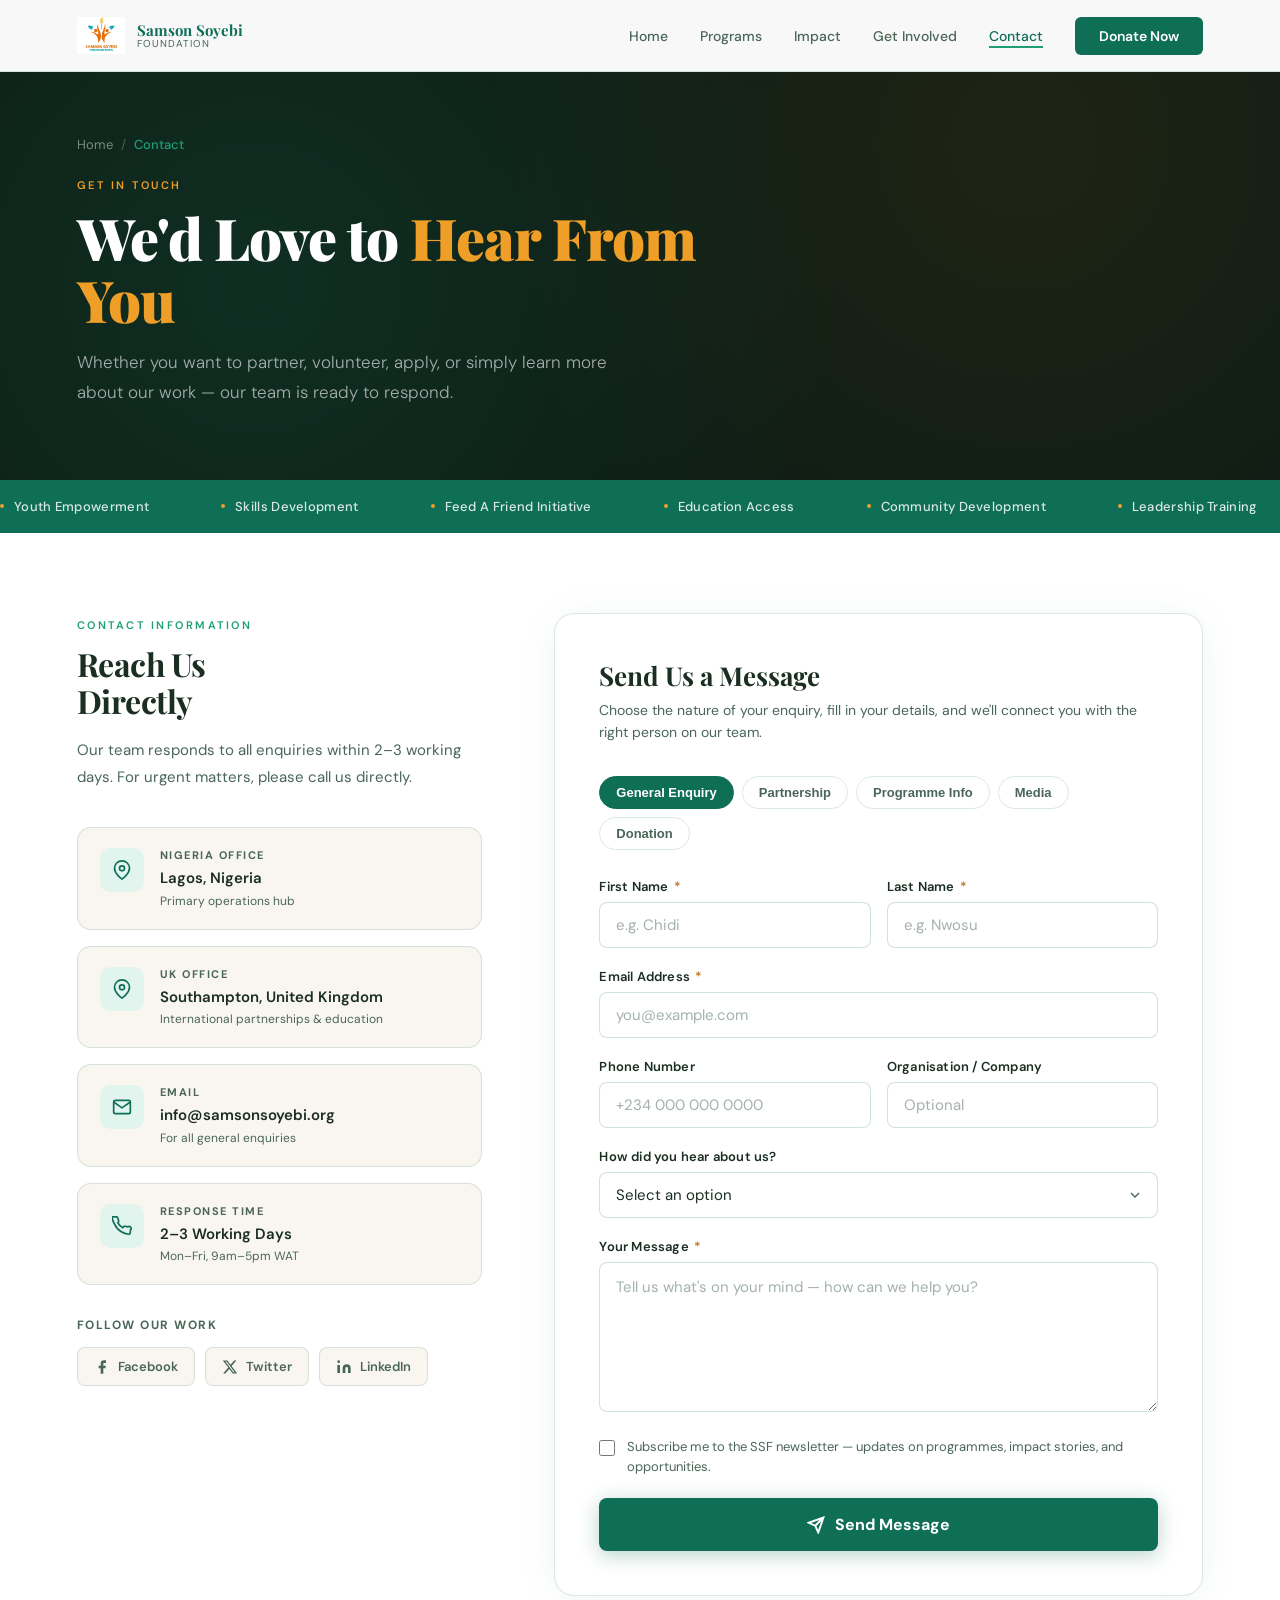
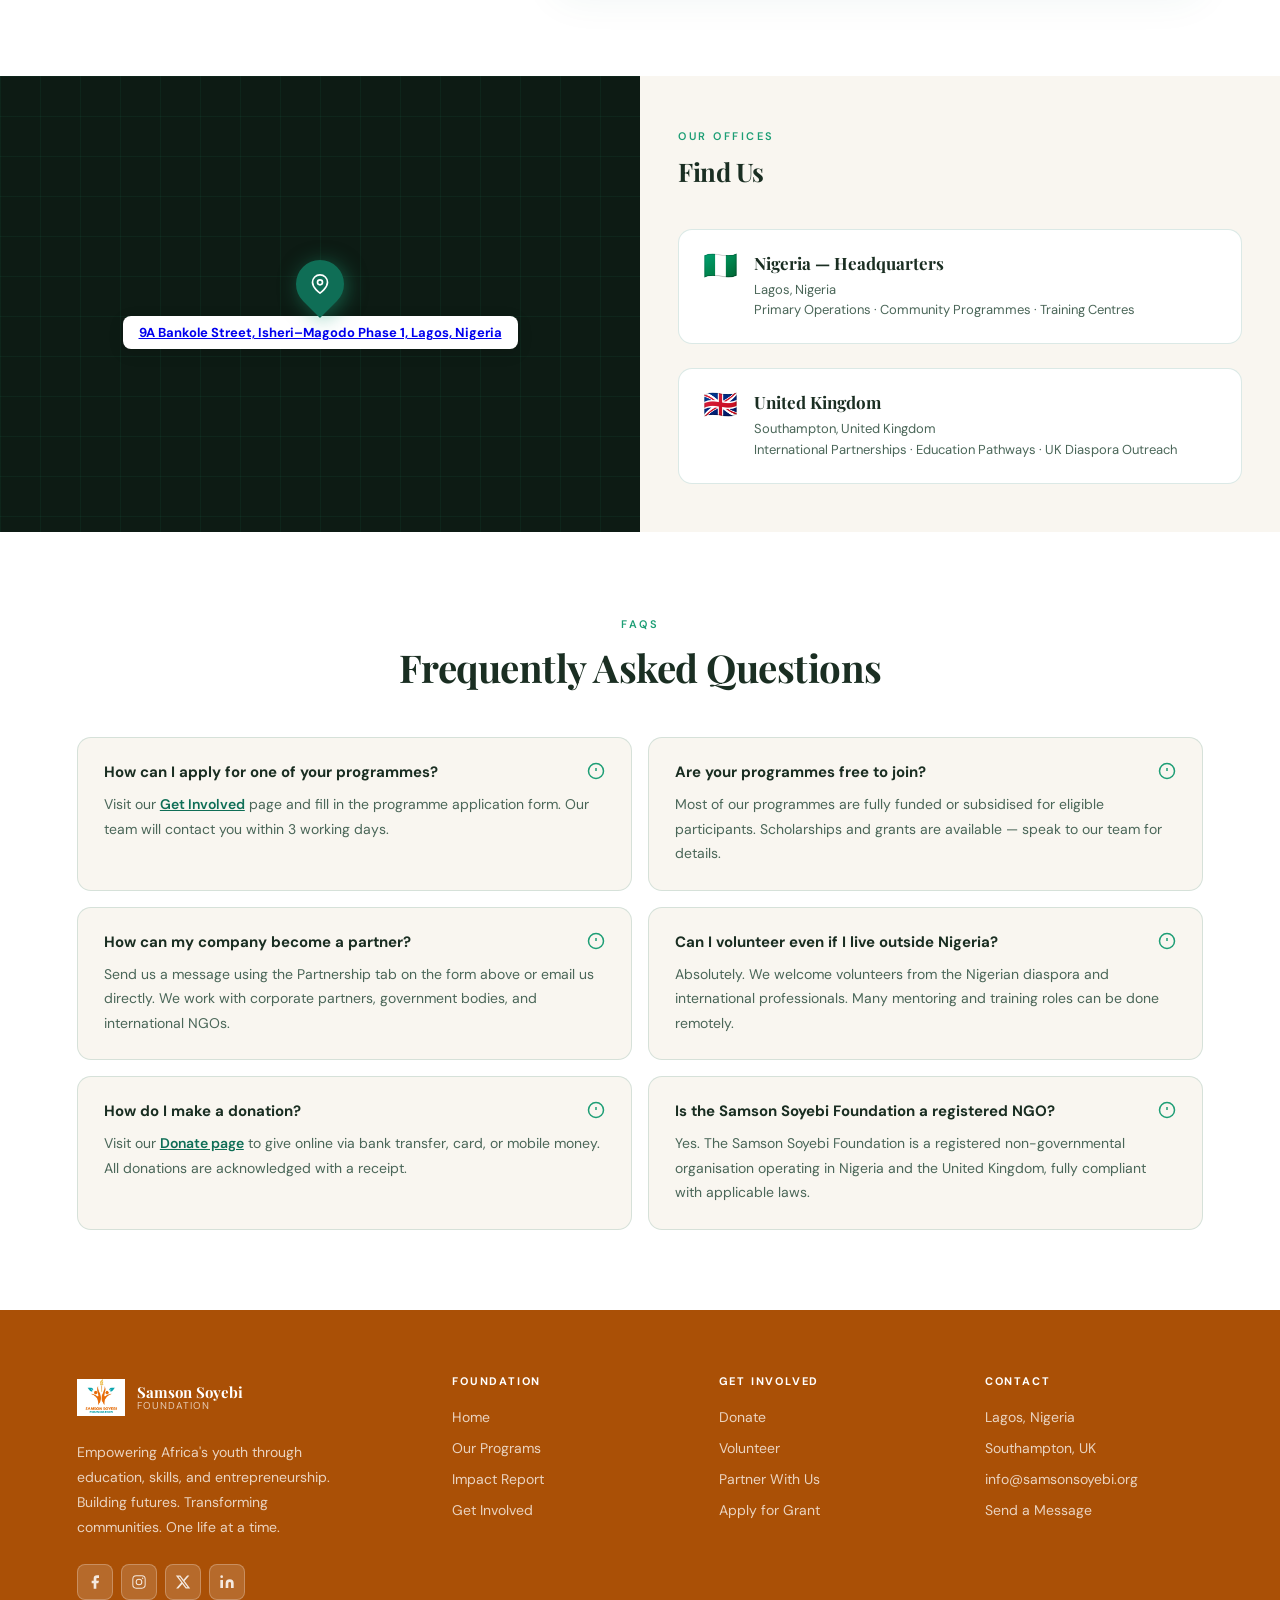
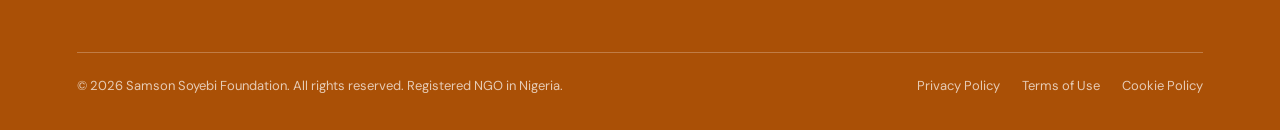
==== contact.html @ 0a231a47 "Initial SSF website upload" ====
<!DOCTYPE html>
<html lang="en">
<head>
<meta charset="UTF-8">
<meta name="viewport" content="width=device-width, initial-scale=1.0">
<title>Contact Us — Samson Soyebi Foundation</title>
<link href="https://fonts.googleapis.com/css2?family=Playfair+Display:wght@400;600;700;900&family=DM+Sans:wght@300;400;500;600&display=swap" rel="stylesheet">
<link rel="stylesheet" href="shared.css">
<style>
  /* ── CONTACT LAYOUT ── */
  .contact-section { background: white; }
  .contact-inner {
    display: grid;
    grid-template-columns: 1fr 1.6fr;
    gap: 72px;
    align-items: start;
  }

  /* ── LEFT PANEL ── */
  .contact-left { position: sticky; top: 100px; }
  .contact-info-cards {
    display: flex; flex-direction: column; gap: 16px;
    margin-top: 36px;
  }
  .info-card {
    display: flex; align-items: flex-start; gap: 16px;
    background: var(--ssf-cream);
    border-radius: 14px;
    padding: 20px 22px;
    border: 1px solid var(--ssf-border);
    transition: border-color .2s, transform .2s;
  }
  .info-card:hover {
    border-color: var(--ssf-green-light);
    transform: translateX(4px);
  }
  .info-card-icon {
    width: 44px; height: 44px;
    border-radius: 10px;
    background: var(--ssf-green-pale);
    display: flex; align-items: center; justify-content: center;
    color: var(--ssf-green);
    flex-shrink: 0;
  }
  .info-card-icon svg { width: 20px; height: 20px; }
  .info-card-label {
    font-size: 11px; font-weight: 700;
    letter-spacing: 1.5px; text-transform: uppercase;
    color: var(--ssf-muted); margin-bottom: 5px;
  }
  .info-card-value {
    font-size: 15px; font-weight: 600;
    color: var(--ssf-text); line-height: 1.5;
  }
  .info-card-sub {
    font-size: 12px; color: var(--ssf-muted);
    margin-top: 3px;
  }

  .contact-social-title {
    font-size: 12px; font-weight: 700;
    letter-spacing: 1.5px; text-transform: uppercase;
    color: var(--ssf-muted); margin: 32px 0 14px;
  }
  .contact-socials {
    display: flex; gap: 10px;
  }
  .contact-social-btn {
    display: flex; align-items: center; gap: 8px;
    background: var(--ssf-cream);
    border: 1px solid var(--ssf-border);
    border-radius: 8px;
    padding: 10px 16px;
    font-size: 13px; font-weight: 600;
    color: var(--ssf-muted);
    text-decoration: none;
    transition: background .2s, border-color .2s, color .2s;
  }
  .contact-social-btn svg { width: 16px; height: 16px; }
  .contact-social-btn:hover {
    background: var(--ssf-green);
    border-color: transparent;
    color: white;
  }

  /* ── FORM CARD ── */
  .contact-form-card {
    background: white;
    border-radius: 20px;
    padding: 44px;
    border: 1px solid var(--ssf-border);
    box-shadow: 0 4px 40px rgba(15,110,86,.06);
  }
  .form-card-title {
    font-family: var(--font-display);
    font-size: 26px; font-weight: 700;
    color: var(--ssf-text); margin-bottom: 6px;
  }
  .form-card-sub {
    font-size: 14px; color: var(--ssf-muted);
    margin-bottom: 32px; line-height: 1.6;
  }

  /* Subject tabs */
  .subject-tabs {
    display: flex; gap: 8px; flex-wrap: wrap;
    margin-bottom: 28px;
  }
  .subject-tab {
    padding: 8px 16px;
    border-radius: 100px;
    font-size: 13px; font-weight: 600;
    border: 1.5px solid var(--ssf-border);
    background: transparent;
    color: var(--ssf-muted);
    cursor: pointer;
    transition: all .2s;
  }
  .subject-tab.active,
  .subject-tab:hover {
    background: var(--ssf-green);
    border-color: var(--ssf-green);
    color: white;
  }

  /* Success state */
  .form-success {
    display: none;
    flex-direction: column;
    align-items: center;
    text-align: center;
    padding: 40px 0;
    gap: 16px;
  }
  .form-success.show { display: flex; }
  .success-icon {
    width: 72px; height: 72px;
    border-radius: 50%;
    background: var(--ssf-green-pale);
    display: flex; align-items: center; justify-content: center;
    color: var(--ssf-green);
  }
  .success-icon svg { width: 36px; height: 36px; }
  .success-title {
    font-family: var(--font-display);
    font-size: 22px; font-weight: 700;
    color: var(--ssf-text);
  }
  .success-text { font-size: 15px; color: var(--ssf-muted); max-width: 340px; line-height: 1.7; }

  /* ── MAP PLACEHOLDER ── */
  .map-section { background: var(--ssf-cream); padding: 0; }
  .map-inner {
    display: grid;
    grid-template-columns: 1fr 1fr;
  }
  .map-frame {
    background: var(--ssf-dark);
    min-height: 360px;
    display: flex; align-items: center; justify-content: center;
    position: relative; overflow: hidden;
  }
  .map-frame::before {
    content: '';
    position: absolute; inset: 0;
    background-image:
      linear-gradient(rgba(29,158,117,0.08) 1px, transparent 1px),
      linear-gradient(90deg, rgba(29,158,117,0.08) 1px, transparent 1px);
    background-size: 40px 40px;
  }
  .map-pin-group {
    position: relative; z-index: 1;
    display: flex; flex-direction: column; align-items: center; gap: 8px;
  }
  .map-pin {
    width: 48px; height: 48px;
    background: var(--ssf-green);
    border-radius: 50% 50% 50% 0;
    transform: rotate(-45deg);
    display: flex; align-items: center; justify-content: center;
    box-shadow: 0 4px 20px rgba(29,158,117,.5);
    animation: pinBounce 2s ease infinite;
  }
  @keyframes pinBounce {
    0%,100% { transform: rotate(-45deg) translateY(0); }
    50% { transform: rotate(-45deg) translateY(-6px); }
  }
  .map-pin svg {
    transform: rotate(45deg);
    width: 20px; height: 20px;
    color: white;
  }
  .map-label {
    background: white;
    border-radius: 8px;
    padding: 8px 16px;
    font-size: 13px; font-weight: 700;
    color: var(--ssf-text);
    box-shadow: 0 4px 16px rgba(0,0,0,.12);
  }

  .map-offices {
    padding: 48px 6%;
    display: flex; flex-direction: column; justify-content: center; gap: 24px;
  }
  .office-card {
    background: white;
    border-radius: 14px;
    padding: 22px 24px;
    border: 1px solid var(--ssf-border);
    display: flex; gap: 16px; align-items: flex-start;
    transition: border-color .2s;
  }
  .office-card:hover { border-color: var(--ssf-green-light); }
  .office-flag {
    font-size: 28px; line-height: 1; flex-shrink: 0;
  }
  .office-name {
    font-family: var(--font-display);
    font-size: 17px; font-weight: 700;
    color: var(--ssf-text); margin-bottom: 6px;
  }
  .office-addr {
    font-size: 13px; color: var(--ssf-muted); line-height: 1.6;
  }

  /* ── FAQ ── */
  .faq-section { background: white; }
  .faq-grid {
    display: grid;
    grid-template-columns: 1fr 1fr;
    gap: 16px; margin-top: 48px;
  }
  .faq-item {
    background: var(--ssf-cream);
    border-radius: 14px;
    padding: 24px 26px;
    border: 1px solid var(--ssf-border);
    cursor: pointer;
    transition: border-color .2s;
  }
  .faq-item:hover { border-color: var(--ssf-green-light); }
  .faq-q {
    font-weight: 700; font-size: 15px;
    color: var(--ssf-text); margin-bottom: 10px;
    display: flex; justify-content: space-between; align-items: flex-start;
    gap: 12px;
  }
  .faq-q svg { width: 18px; height: 18px; color: var(--ssf-green-light); flex-shrink: 0; }
  .faq-a { font-size: 14px; color: var(--ssf-muted); line-height: 1.75; }

  @media (max-width: 1024px) {
    .contact-inner { grid-template-columns: 1fr; gap: 48px; }
    .contact-left { position: static; }
    .map-inner { grid-template-columns: 1fr; }
  }
  @media (max-width: 768px) {
    .contact-form-card { padding: 28px 22px; }
    .faq-grid { grid-template-columns: 1fr; }
    .contact-socials { flex-wrap: wrap; }
  }
</style>
</head>
<body data-page="contact">

<div class="page-hero">
  <div class="page-hero-grid"></div>
  <div class="page-hero-inner">
    <div class="page-hero-breadcrumb">
      <a href="index.html">Home</a>
      <span>/</span>
      <strong>Contact</strong>
    </div>
    <span class="page-hero-tag">Get in Touch</span>
    <h1>We'd Love to <em>Hear From You</em></h1>
    <p>Whether you want to partner, volunteer, apply, or simply learn more about our work — our team is ready to respond.</p>
  </div>
</div>

<!-- CONTACT FORM + INFO -->
<section class="content-section contact-section">
  <div class="contact-inner">

    <!-- LEFT: Info -->
    <div class="contact-left fade-up">
      <span class="section-tag">Contact Information</span>
      <h2 class="section-title" style="font-size:clamp(26px,2.5vw,36px);">Reach Us<br>Directly</h2>
      <p class="section-desc" style="font-size:15px;">Our team responds to all enquiries within 2–3 working days. For urgent matters, please call us directly.</p>

      <div class="contact-info-cards">
        <div class="info-card">
          <div class="info-card-icon">
            <svg viewBox="0 0 24 24" fill="none" stroke="currentColor" stroke-width="2"><path d="M21 10c0 7-9 13-9 13s-9-6-9-13a9 9 0 0118 0z"/><circle cx="12" cy="10" r="3"/></svg>
          </div>
          <div>
            <div class="info-card-label">Nigeria Office</div>
            <div class="info-card-value">Lagos, Nigeria</div>
            <div class="info-card-sub">Primary operations hub</div>
          </div>
        </div>
        <div class="info-card">
          <div class="info-card-icon">
            <svg viewBox="0 0 24 24" fill="none" stroke="currentColor" stroke-width="2"><path d="M21 10c0 7-9 13-9 13s-9-6-9-13a9 9 0 0118 0z"/><circle cx="12" cy="10" r="3"/></svg>
          </div>
          <div>
            <div class="info-card-label">UK Office</div>
            <div class="info-card-value">Southampton, United Kingdom</div>
            <div class="info-card-sub">International partnerships & education</div>
          </div>
        </div>
        <div class="info-card">
          <div class="info-card-icon">
            <svg viewBox="0 0 24 24" fill="none" stroke="currentColor" stroke-width="2"><path d="M4 4h16c1.1 0 2 .9 2 2v12c0 1.1-.9 2-2 2H4c-1.1 0-2-.9-2-2V6c0-1.1.9-2 2-2z"/><polyline points="22,6 12,13 2,6"/></svg>
          </div>
          <div>
            <div class="info-card-label">Email</div>
            <div class="info-card-value">info@samsonsoyebi.org</div>
            <div class="info-card-sub">For all general enquiries</div>
          </div>
        </div>
        <div class="info-card">
          <div class="info-card-icon">
            <svg viewBox="0 0 24 24" fill="none" stroke="currentColor" stroke-width="2"><path d="M22 16.92v3a2 2 0 01-2.18 2 19.79 19.79 0 01-8.63-3.07A19.5 19.5 0 013.07 9.81a19.79 19.79 0 01-3.07-8.68A2 2 0 012.18 1h3a2 2 0 012 1.72c.127.96.361 1.903.7 2.81a2 2 0 01-.45 2.11L6.91 8.09a16 16 0 006 6l1.27-1.27a2 2 0 012.11-.45c.907.339 1.85.573 2.81.7A2 2 0 0122 16.92z"/></svg>
          </div>
          <div>
            <div class="info-card-label">Response Time</div>
            <div class="info-card-value">2–3 Working Days</div>
            <div class="info-card-sub">Mon–Fri, 9am–5pm WAT</div>
          </div>
        </div>
      </div>

      <div class="contact-social-title">Follow Our Work</div>
      <div class="contact-socials">
        <a href="#" class="contact-social-btn">
          <svg viewBox="0 0 24 24" fill="currentColor"><path d="M18 2h-3a5 5 0 00-5 5v3H7v4h3v8h4v-8h3l1-4h-4V7a1 1 0 011-1h3z"/></svg>
          Facebook
        </a>
        <a href="#" class="contact-social-btn">
          <svg viewBox="0 0 24 24" fill="currentColor"><path d="M18.244 2.25h3.308l-7.227 8.26 8.502 11.24H16.17l-5.214-6.817L4.99 21.75H1.68l7.73-8.835L1.254 2.25H8.08l4.713 6.231zm-1.161 17.52h1.833L7.084 4.126H5.117z"/></svg>
          Twitter
        </a>
        <a href="#" class="contact-social-btn">
          <svg viewBox="0 0 24 24" fill="currentColor"><path d="M16 8a6 6 0 016 6v7h-4v-7a2 2 0 00-2-2 2 2 0 00-2 2v7h-4v-7a6 6 0 016-6zM2 9h4v12H2z"/><circle cx="4" cy="4" r="2"/></svg>
          LinkedIn
        </a>
      </div>
    </div>

    <!-- RIGHT: Form -->
    <div class="contact-form-card fade-up">
      <div class="form-card-title">Send Us a Message</div>
      <div class="form-card-sub">Choose the nature of your enquiry, fill in your details, and we'll connect you with the right person on our team.</div>

      <!-- Subject Tabs -->
      <div class="subject-tabs" id="subjectTabs">
        <button class="subject-tab active" data-subject="General Enquiry">General Enquiry</button>
        <button class="subject-tab" data-subject="Partnership">Partnership</button>
        <button class="subject-tab" data-subject="Programme Info">Programme Info</button>
        <button class="subject-tab" data-subject="Media">Media</button>
        <button class="subject-tab" data-subject="Donation">Donation</button>
      </div>

      <form id="contactForm" onsubmit="handleContactSubmit(event)">
        <input type="hidden" id="subjectField" value="General Enquiry">

        <div class="form-row">
          <div class="form-group">
            <label class="form-label">First Name <span>*</span></label>
            <input type="text" class="form-input" placeholder="e.g. Chidi" required>
          </div>
          <div class="form-group">
            <label class="form-label">Last Name <span>*</span></label>
            <input type="text" class="form-input" placeholder="e.g. Nwosu" required>
          </div>
        </div>

        <div class="form-group">
          <label class="form-label">Email Address <span>*</span></label>
          <input type="email" class="form-input" placeholder="you@example.com" required>
        </div>

        <div class="form-row">
          <div class="form-group">
            <label class="form-label">Phone Number</label>
            <input type="tel" class="form-input" placeholder="+234 000 000 0000">
          </div>
          <div class="form-group">
            <label class="form-label">Organisation / Company</label>
            <input type="text" class="form-input" placeholder="Optional">
          </div>
        </div>

        <div class="form-group">
          <label class="form-label">How did you hear about us?</label>
          <select class="form-select">
            <option value="" disabled selected>Select an option</option>
            <option>Social Media</option>
            <option>Word of Mouth</option>
            <option>News / Media</option>
            <option>Google Search</option>
            <option>Partner Organisation</option>
            <option>Other</option>
          </select>
        </div>

        <div class="form-group">
          <label class="form-label">Your Message <span>*</span></label>
          <textarea class="form-textarea" placeholder="Tell us what's on your mind — how can we help you?" required style="min-height:150px;"></textarea>
        </div>

        <div class="form-group" style="display:flex;align-items:flex-start;gap:12px;">
          <input type="checkbox" id="newsletter" style="margin-top:3px;accent-color:var(--ssf-green);width:16px;height:16px;flex-shrink:0;">
          <label for="newsletter" style="font-size:13px;color:var(--ssf-muted);line-height:1.6;cursor:pointer;">
            Subscribe me to the SSF newsletter — updates on programmes, impact stories, and opportunities.
          </label>
        </div>

        <button type="submit" class="form-submit">
          <svg viewBox="0 0 24 24" fill="none" stroke="currentColor" stroke-width="2.5"><path d="M22 2L11 13M22 2l-7 20-4-9-9-4 20-7z"/></svg>
          Send Message
        </button>
      </form>

      <!-- Success state -->
      <div class="form-success" id="formSuccess">
        <div class="success-icon">
          <svg viewBox="0 0 24 24" fill="none" stroke="currentColor" stroke-width="2.5"><polyline points="20 6 9 17 4 12"/></svg>
        </div>
        <div class="success-title">Message Sent!</div>
        <p class="success-text">Thank you for reaching out. Our team will review your message and respond within 2–3 working days.</p>
        <a href="index.html" class="btn-primary" style="margin-top:8px;">Return to Homepage <svg width="16" height="16" viewBox="0 0 24 24" fill="none" stroke="currentColor" stroke-width="2.5"><path d="M5 12h14M12 5l7 7-7 7"/></svg></a>
      </div>
    </div>

  </div>
</section>

<!-- OFFICES MAP -->
<div class="map-section">
  <div class="map-inner">
    <div class="map-frame">
      <div class="map-pin-group">
        <div class="map-pin">
          <svg viewBox="0 0 24 24" fill="none" stroke="currentColor" stroke-width="2"><path d="M21 10c0 7-9 13-9 13s-9-6-9-13a9 9 0 0118 0z"/><circle cx="12" cy="10" r="3"/></svg>
        </div>
        <div class="map-label">
        <a href="https://www.google.com/maps/search/?api=1&query=9A+Bankole+Street+Isheri-Magodo+Phase+1+Lagos+Nigeria"
         target="_blank"
        rel="noopener noreferrer">
        9A Bankole Street, Isheri–Magodo Phase 1, Lagos, Nigeria
       </a>
    </div>
      </div>
    </div>
    <div class="map-offices">
      <div>
        <span class="section-tag">Our Offices</span>
        <h2 class="section-title" style="font-size:clamp(24px,2vw,34px);">Find Us</h2>
      </div>
      <div class="office-card fade-up">
        <div class="office-flag">🇳🇬</div>
        <div>
          <div class="office-name">Nigeria — Headquarters</div>
          <div class="office-addr">Lagos, Nigeria<br>Primary Operations · Community Programmes · Training Centres</div>
        </div>
      </div>
      <div class="office-card fade-up">
        <div class="office-flag">🇬🇧</div>
        <div>
          <div class="office-name">United Kingdom</div>
          <div class="office-addr">Southampton, United Kingdom<br>International Partnerships · Education Pathways · UK Diaspora Outreach</div>
        </div>
      </div>
    </div>
  </div>
</div>

<!-- FAQ -->
<section class="content-section faq-section">
  <div style="text-align:center;margin-bottom:8px;">
    <span class="section-tag">FAQs</span>
    <h2 class="section-title">Frequently Asked Questions</h2>
  </div>
  <div class="faq-grid">
    <div class="faq-item fade-up">
      <div class="faq-q">
        How can I apply for one of your programmes?
        <svg viewBox="0 0 24 24" fill="none" stroke="currentColor" stroke-width="2"><circle cx="12" cy="12" r="10"/><line x1="12" y1="8" x2="12" y2="12"/><line x1="12" y1="16" x2="12.01" y2="16"/></svg>
      </div>
      <p class="faq-a">Visit our <a href="get-involved.html#apply" style="color:var(--ssf-green);font-weight:600;">Get Involved</a> page and fill in the programme application form. Our team will contact you within 3 working days.</p>
    </div>
    <div class="faq-item fade-up">
      <div class="faq-q">
        Are your programmes free to join?
        <svg viewBox="0 0 24 24" fill="none" stroke="currentColor" stroke-width="2"><circle cx="12" cy="12" r="10"/><line x1="12" y1="8" x2="12" y2="12"/><line x1="12" y1="16" x2="12.01" y2="16"/></svg>
      </div>
      <p class="faq-a">Most of our programmes are fully funded or subsidised for eligible participants. Scholarships and grants are available — speak to our team for details.</p>
    </div>
    <div class="faq-item fade-up">
      <div class="faq-q">
        How can my company become a partner?
        <svg viewBox="0 0 24 24" fill="none" stroke="currentColor" stroke-width="2"><circle cx="12" cy="12" r="10"/><line x1="12" y1="8" x2="12" y2="12"/><line x1="12" y1="16" x2="12.01" y2="16"/></svg>
      </div>
      <p class="faq-a">Send us a message using the Partnership tab on the form above or email us directly. We work with corporate partners, government bodies, and international NGOs.</p>
    </div>
    <div class="faq-item fade-up">
      <div class="faq-q">
        Can I volunteer even if I live outside Nigeria?
        <svg viewBox="0 0 24 24" fill="none" stroke="currentColor" stroke-width="2"><circle cx="12" cy="12" r="10"/><line x1="12" y1="8" x2="12" y2="12"/><line x1="12" y1="16" x2="12.01" y2="16"/></svg>
      </div>
      <p class="faq-a">Absolutely. We welcome volunteers from the Nigerian diaspora and international professionals. Many mentoring and training roles can be done remotely.</p>
    </div>
    <div class="faq-item fade-up">
      <div class="faq-q">
        How do I make a donation?
        <svg viewBox="0 0 24 24" fill="none" stroke="currentColor" stroke-width="2"><circle cx="12" cy="12" r="10"/><line x1="12" y1="8" x2="12" y2="12"/><line x1="12" y1="16" x2="12.01" y2="16"/></svg>
      </div>
      <p class="faq-a">Visit our <a href="donate.html" style="color:var(--ssf-green);font-weight:600;">Donate page</a> to give online via bank transfer, card, or mobile money. All donations are acknowledged with a receipt.</p>
    </div>
    <div class="faq-item fade-up">
      <div class="faq-q">
        Is the Samson Soyebi Foundation a registered NGO?
        <svg viewBox="0 0 24 24" fill="none" stroke="currentColor" stroke-width="2"><circle cx="12" cy="12" r="10"/><line x1="12" y1="8" x2="12" y2="12"/><line x1="12" y1="16" x2="12.01" y2="16"/></svg>
      </div>
      <p class="faq-a">Yes. The Samson Soyebi Foundation is a registered non-governmental organisation operating in Nigeria and the United Kingdom, fully compliant with applicable laws.</p>
    </div>
  </div>
</section>

<script src="shared.js"></script>
<script>
  // Subject tab switching
  const tabs = document.querySelectorAll('.subject-tab');
  const subjectField = document.getElementById('subjectField');
  tabs.forEach(tab => {
    tab.addEventListener('click', () => {
      tabs.forEach(t => t.classList.remove('active'));
      tab.classList.add('active');
      subjectField.value = tab.dataset.subject;
    });
  });

  // Form submission
  function handleContactSubmit(e) {
    e.preventDefault();
    document.getElementById('contactForm').style.display = 'none';
    document.getElementById('formSuccess').classList.add('show');
  }
</script>
</body>
</html>
---- shared.css ----
/* ── SSF SHARED STYLES ─────────────────────────────── */
@import url('https://fonts.googleapis.com/css2?family=Playfair+Display:wght@400;600;700;900&family=DM+Sans:wght@300;400;500;600&display=swap');

:root {
  --ssf-green: #0F6E56;
  --ssf-green-light: #1D9E75;
  --ssf-green-pale: #E1F5EE;
  --ssf-gold: #BA7517;
  --ssf-gold-light: #EF9F27;
  --ssf-gold-pale: #FAEEDA;
  --ssf-dark: #0D1B14;
  --ssf-charcoal: #1a2e22;
  --ssf-text: #1a2e22;
  --ssf-muted: #4a6658;
  --ssf-white: #ffffff;
  --ssf-footer: #aa5006;
  --ssf-cream: #f9f6f0;
  --ssf-border: rgba(15,110,86,0.15);
  --font-display: 'Playfair Display', Georgia, serif;
  --font-body: 'DM Sans', system-ui, sans-serif;
  --nav-h: 72px;
}

*, *::before, *::after { box-sizing: border-box; margin: 0; padding: 0; }
html { scroll-behavior: smooth; }
body {
  font-family: var(--font-body);
  color: var(--ssf-text);
  background: var(--ssf-white);
  overflow-x: hidden;
}

/* ── NAV ── */
nav {
  position: fixed; top: 0; left: 0; right: 0;
  height: var(--nav-h);
  background: rgba(255,255,255,0.97);
  backdrop-filter: blur(12px);
  border-bottom: 1px solid var(--ssf-border);
  display: flex; align-items: center; justify-content: space-between;
  padding: 0 6%;
  z-index: 1000;
  transition: box-shadow .3s;
}
nav.scrolled { box-shadow: 0 4px 24px rgba(15,110,86,0.1); }

.nav-logo {
  display: flex; align-items: center; gap: 12px;
  text-decoration: none;
}
.nav-logo-mark {
  width: 42px; height: 42px;
  background: var(--ssf-green);
  border-radius: 10px;
  display: flex; align-items: center; justify-content: center;
}
.nav-logo-mark svg { width: 24px; height: 24px; }
.nav-logo-text {
  display: flex; flex-direction: column;
  line-height: 1.1;
}
.nav-logo-text span:first-child {
  font-family: var(--font-display);
  font-weight: 700;
  font-size: 15px;
  color: var(--ssf-green);
}
.nav-logo-text span:last-child {
  font-size: 10px;
  color: var(--ssf-muted);
  letter-spacing: 1px;
  text-transform: uppercase;
}
.nav-links {
  display: flex; align-items: center; gap: 32px;
  list-style: none;
}
.nav-links a {
  text-decoration: none;
  font-size: 14px;
  font-weight: 500;
  color: var(--ssf-muted);
  transition: color .2s;
  position: relative;
}
.nav-links a::after {
  content: '';
  position: absolute; bottom: -3px; left: 0; right: 0;
  height: 2px;
  background: var(--ssf-green-light);
  transform: scaleX(0);
  transition: transform .25s ease;
}
.nav-links a:hover,
.nav-links a.active { color: var(--ssf-green); }
.nav-links a:hover::after,
.nav-links a.active::after { transform: scaleX(1); }

.nav-cta {
  background: var(--ssf-green) !important;
  color: white !important;
  padding: 10px 24px;
  border-radius: 6px;
  font-weight: 600 !important;
  font-size: 14px;
  text-decoration: none;
  transition: background .2s, transform .15s;
}
.nav-cta::after { display: none !important; }
.nav-cta:hover { background: var(--ssf-green-light) !important; transform: translateY(-1px); }

/* Mobile nav toggle */
.nav-toggle {
  display: none;
  background: none;
  border: none;
  cursor: pointer;
  padding: 4px;
}
.nav-mobile {
  display: none;
  position: fixed;
  top: var(--nav-h); left: 0; right: 0;
  background: white;
  border-bottom: 1px solid var(--ssf-border);
  padding: 20px 6%;
  flex-direction: column;
  gap: 4px;
  z-index: 999;
  box-shadow: 0 8px 30px rgba(0,0,0,0.1);
}
.nav-mobile.open { display: flex; }
.nav-mobile a {
  text-decoration: none;
  font-size: 15px;
  font-weight: 500;
  color: var(--ssf-muted);
  padding: 10px 0;
  border-bottom: 1px solid var(--ssf-border);
  transition: color .2s;
}
.nav-mobile a:last-child { border-bottom: none; }
.nav-mobile a:hover { color: var(--ssf-green); }
.nav-mobile .nav-cta {
  margin-top: 8px;
  text-align: center;
  padding: 12px;
  border-radius: 8px;
  border-bottom: none !important;
}

/* ── PAGE HERO (inner pages) ── */
.page-hero {
  background: var(--ssf-dark);
  padding: calc(var(--nav-h) + 64px) 6% 72px;
  position: relative;
  overflow: hidden;
}
.page-hero::before {
  content: '';
  position: absolute; inset: 0;
  background-image:
    radial-gradient(circle at 20% 60%, rgba(29,158,117,0.15) 0%, transparent 55%),
    radial-gradient(circle at 80% 30%, rgba(186,117,23,0.10) 0%, transparent 50%);
}
.page-hero-grid {
  display: none;
}
.page-hero-inner {
  position: relative; z-index: 2;
  max-width: 680px;
  animation: pageIn .7s ease forwards;
  opacity: 0; transform: translateY(20px);
}
@keyframes pageIn { to { opacity:1; transform:translateY(0); } }
.page-hero-breadcrumb {
  display: flex; align-items: center; gap: 8px;
  margin-bottom: 20px;
}
.page-hero-breadcrumb a {
  font-size: 13px; color: rgba(255,255,255,0.45);
  text-decoration: none; transition: color .2s;
}
.page-hero-breadcrumb a:hover { color: var(--ssf-green-light); }
.page-hero-breadcrumb span { font-size: 13px; color: rgba(255,255,255,0.25); }
.page-hero-breadcrumb strong {
  font-size: 13px; font-weight: 500;
  color: var(--ssf-green-light);
}
.page-hero-tag {
  display: inline-block;
  font-size: 11px; font-weight: 600;
  letter-spacing: 2.5px; text-transform: uppercase;
  color: var(--ssf-gold-light);
  margin-bottom: 14px;
}
.page-hero h1 {
  font-family: var(--font-display);
  font-size: clamp(36px, 4.5vw, 60px);
  font-weight: 900;
  color: white;
  line-height: 1.08;
  letter-spacing: -1px;
  margin-bottom: 18px;
}
.page-hero h1 em {
  font-style: normal;
  color: var(--ssf-gold-light);
}
.page-hero p {
  font-size: 17px;
  color: rgba(255,255,255,0.62);
  line-height: 1.75;
  max-width: 540px;
  font-weight: 300;
}

/* ── SHARED SECTION UTILS ── */
.section-tag {
  display: inline-block;
  font-size: 11px; font-weight: 600;
  letter-spacing: 2.5px; text-transform: uppercase;
  color: var(--ssf-green-light);
  margin-bottom: 14px;
}
.section-title {
  font-family: var(--font-display);
  font-size: clamp(28px, 3vw, 46px);
  font-weight: 700;
  color: var(--ssf-text);
  line-height: 1.15;
  letter-spacing: -0.5px;
  margin-bottom: 18px;
}
.section-desc {
  font-size: 16px;
  color: var(--ssf-muted);
  line-height: 1.8;
  max-width: 580px;
}
.content-section { padding: 80px 6%; }
.content-section.bg-cream { background: var(--ssf-cream); }
.content-section.bg-dark {
  background: var(--ssf-dark);
  position: relative; overflow: hidden;
}

/* ── BUTTONS ── */
.btn-primary {
  display: inline-flex; align-items: center; gap: 8px;
  background: var(--ssf-green-light);
  color: white; font-size: 15px; font-weight: 600;
  padding: 14px 30px; border-radius: 8px;
  text-decoration: none; border: none; cursor: pointer;
  transition: background .2s, transform .15s, box-shadow .2s;
  box-shadow: 0 4px 20px rgba(29,158,117,0.3);
}
.btn-primary:hover {
  background: var(--ssf-green);
  transform: translateY(-2px);
  box-shadow: 0 8px 28px rgba(29,158,117,0.45);
}
.btn-outline {
  display: inline-flex; align-items: center; gap: 8px;
  background: transparent; color: var(--ssf-green);
  font-size: 15px; font-weight: 600;
  padding: 13px 28px; border-radius: 8px;
  text-decoration: none; cursor: pointer;
  border: 1.5px solid var(--ssf-green);
  transition: background .2s, color .2s;
}
.btn-outline:hover {
  background: var(--ssf-green);
  color: white;
}
.btn-white {
  display: inline-flex; align-items: center; gap: 8px;
  background: white; color: var(--ssf-green);
  font-size: 15px; font-weight: 700;
  padding: 14px 30px; border-radius: 8px;
  text-decoration: none; cursor: pointer; border: none;
  transition: background .2s, transform .15s;
  box-shadow: 0 4px 20px rgba(0,0,0,0.12);
}
.btn-white:hover { background: var(--ssf-cream); transform: translateY(-2px); }

/* ── FADE-UP ── */
.fade-up {
  opacity: 0; transform: translateY(32px);
  transition: opacity .65s ease, transform .65s ease;
}
.fade-up.visible { opacity: 1; transform: translateY(0); }
.fade-up:nth-child(2) { transition-delay: .08s; }
.fade-up:nth-child(3) { transition-delay: .16s; }
.fade-up:nth-child(4) { transition-delay: .24s; }
.fade-up:nth-child(5) { transition-delay: .32s; }
.fade-up:nth-child(6) { transition-delay: .40s; }

/* ── MISSION STRIP ── */
.mission-strip {
  background: var(--ssf-green);
  padding: 18px 0;
  overflow: hidden;
}
.mission-strip-inner {
  display: flex; gap: 72px;
  animation: tickerScroll 28s linear infinite;
  white-space: nowrap;
}
@keyframes tickerScroll {
  from { transform: translateX(0); }
  to { transform: translateX(-50%); }
}
.mission-strip-item {
  display: inline-flex; align-items: center; gap: 10px;
  color: rgba(255,255,255,0.85);
  font-size: 13px; font-weight: 500;
  letter-spacing: 0.3px; flex-shrink: 0;
}
.mission-strip-dot {
  width: 4px; height: 4px;
  background: var(--ssf-gold-light);
  border-radius: 50%; flex-shrink: 0;
}

/* ── FOOTER ── */
footer {
  background: #aa5006;
  padding: 64px 6% 36px;
  color: rgba(255,255,255,0.85);
}
.footer-grid {
  display: grid;
  grid-template-columns: 1.5fr 1fr 1fr 1fr;
  gap: 48px;
  margin-bottom: 52px;
}
.footer-brand-desc {
  font-size: 14px; line-height: 1.8;
  color: rgba(255,255,255,0.75);
  margin: 18px 0 24px;
  max-width: 268px;
}
.footer-social { display: flex; gap: 8px; }
.footer-social-link {
  width: 36px; height: 36px;
  background: rgba(255,255,255,0.15);
  border: 1px solid rgba(255,255,255,0.25);
  border-radius: 8px;
  display: flex; align-items: center; justify-content: center;
  color: rgba(255,255,255,0.85);
  text-decoration: none;
  transition: background .2s, border-color .2s, color .2s;
}
.footer-social-link svg { width: 16px; height: 16px; }
.footer-social-link:hover {
  background: rgba(255,255,255,0.30);
  border-color: white;
  color: white;
}
.footer-col-title {
  font-size: 11px; font-weight: 700;
  letter-spacing: 1.8px; text-transform: uppercase;
  color: white;
  margin-bottom: 18px;
}
.footer-links { display: flex; flex-direction: column; gap: 10px; list-style: none; }
.footer-links a {
  font-size: 14px; color: rgba(255,255,255,0.75);
  text-decoration: none; transition: color .2s;
}
.footer-links a:hover { color: white; }
.footer-bottom {
  border-top: 1px solid rgba(255,255,255,0.25);
  padding-top: 24px;
  display: flex; justify-content: space-between; align-items: center;
  flex-wrap: wrap; gap: 12px;
  font-size: 13px; color: rgba(255,255,255,0.70);
}
.footer-bottom-links { display: flex; gap: 22px; }
.footer-bottom-links a {
  color: rgba(255,255,255,0.70); text-decoration: none; transition: color .2s;
}
.footer-bottom-links a:hover { color: white; }

/* Footer logo text on orange background */
footer .nav-logo-text span:first-child { color: white; }
footer .nav-logo-text span:last-child { color: rgba(255,255,255,0.70); }

/* ── FORM ELEMENTS ── */
.form-group { margin-bottom: 20px; }
.form-label {
  display: block;
  font-size: 13px; font-weight: 600;
  color: var(--ssf-text); margin-bottom: 7px;
  letter-spacing: 0.2px;
}
.form-label span { color: var(--ssf-gold); margin-left: 2px; }
.form-input,
.form-select,
.form-textarea {
  width: 100%;
  padding: 12px 16px;
  font-family: var(--font-body);
  font-size: 15px;
  color: var(--ssf-text);
  background: white;
  border: 1.5px solid rgba(15,110,86,0.2);
  border-radius: 8px;
  transition: border-color .2s, box-shadow .2s;
  appearance: none;
}
.form-input:focus,
.form-select:focus,
.form-textarea:focus {
  outline: none;
  border-color: var(--ssf-green-light);
  box-shadow: 0 0 0 3px rgba(29,158,117,0.12);
}
.form-input::placeholder,
.form-textarea::placeholder { color: rgba(74,102,88,0.5); }
.form-textarea { resize: vertical; min-height: 120px; line-height: 1.6; }
.form-select { background-image: url("data:image/svg+xml,%3Csvg xmlns='http://www.w3.org/2000/svg' width='16' height='16' viewBox='0 0 24 24' fill='none' stroke='%234a6658' stroke-width='2'%3E%3Cpath d='M6 9l6 6 6-6'/%3E%3C/svg%3E"); background-repeat: no-repeat; background-position: right 14px center; padding-right: 40px; cursor: pointer; }
.form-row { display: grid; grid-template-columns: 1fr 1fr; gap: 16px; }
.form-submit {
  width: 100%;
  padding: 16px;
  font-family: var(--font-body);
  font-size: 16px; font-weight: 700;
  color: white; background: var(--ssf-green);
  border: none; border-radius: 8px; cursor: pointer;
  transition: background .2s, transform .15s, box-shadow .2s;
  box-shadow: 0 4px 20px rgba(15,110,86,0.3);
  display: flex; align-items: center; justify-content: center; gap: 10px;
}
.form-submit:hover {
  background: var(--ssf-green-light);
  transform: translateY(-2px);
  box-shadow: 0 8px 28px rgba(15,110,86,0.4);
}
.form-submit svg { width: 18px; height: 18px; }

/* ── COUNTING ── */
.counting { display: inline-block; }

/* ── RESPONSIVE ── */
@media (max-width: 1024px) {
  .footer-grid { grid-template-columns: 1fr 1fr; }
}
@media (max-width: 768px) {
  .content-section { padding: 60px 5%; }
  .page-hero { padding: calc(var(--nav-h) + 40px) 5% 56px; }
  nav { padding: 0 5%; }
  .nav-links { display: none; }
  .nav-toggle { display: flex; }
  .footer-grid { grid-template-columns: 1fr; gap: 36px; }
  .form-row { grid-template-columns: 1fr; }
  .footer-bottom { flex-direction: column; align-items: flex-start; }
}
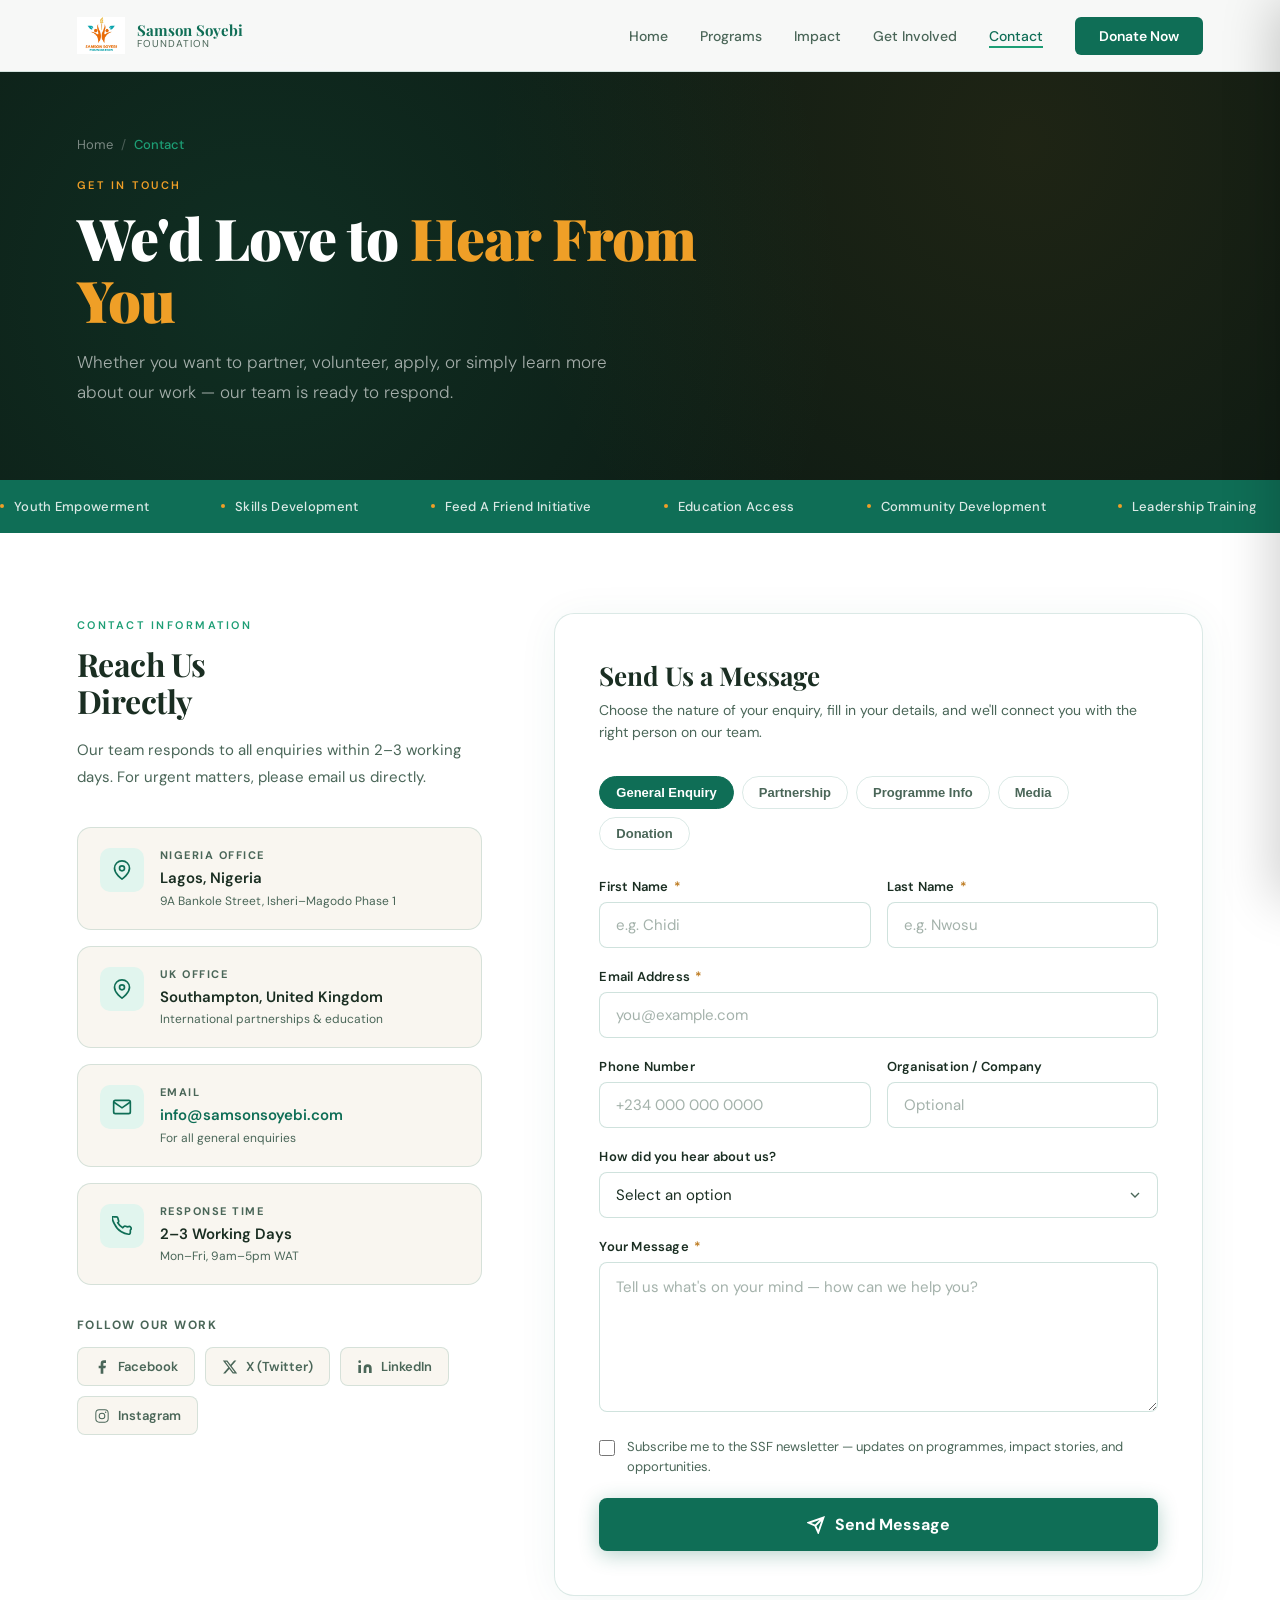
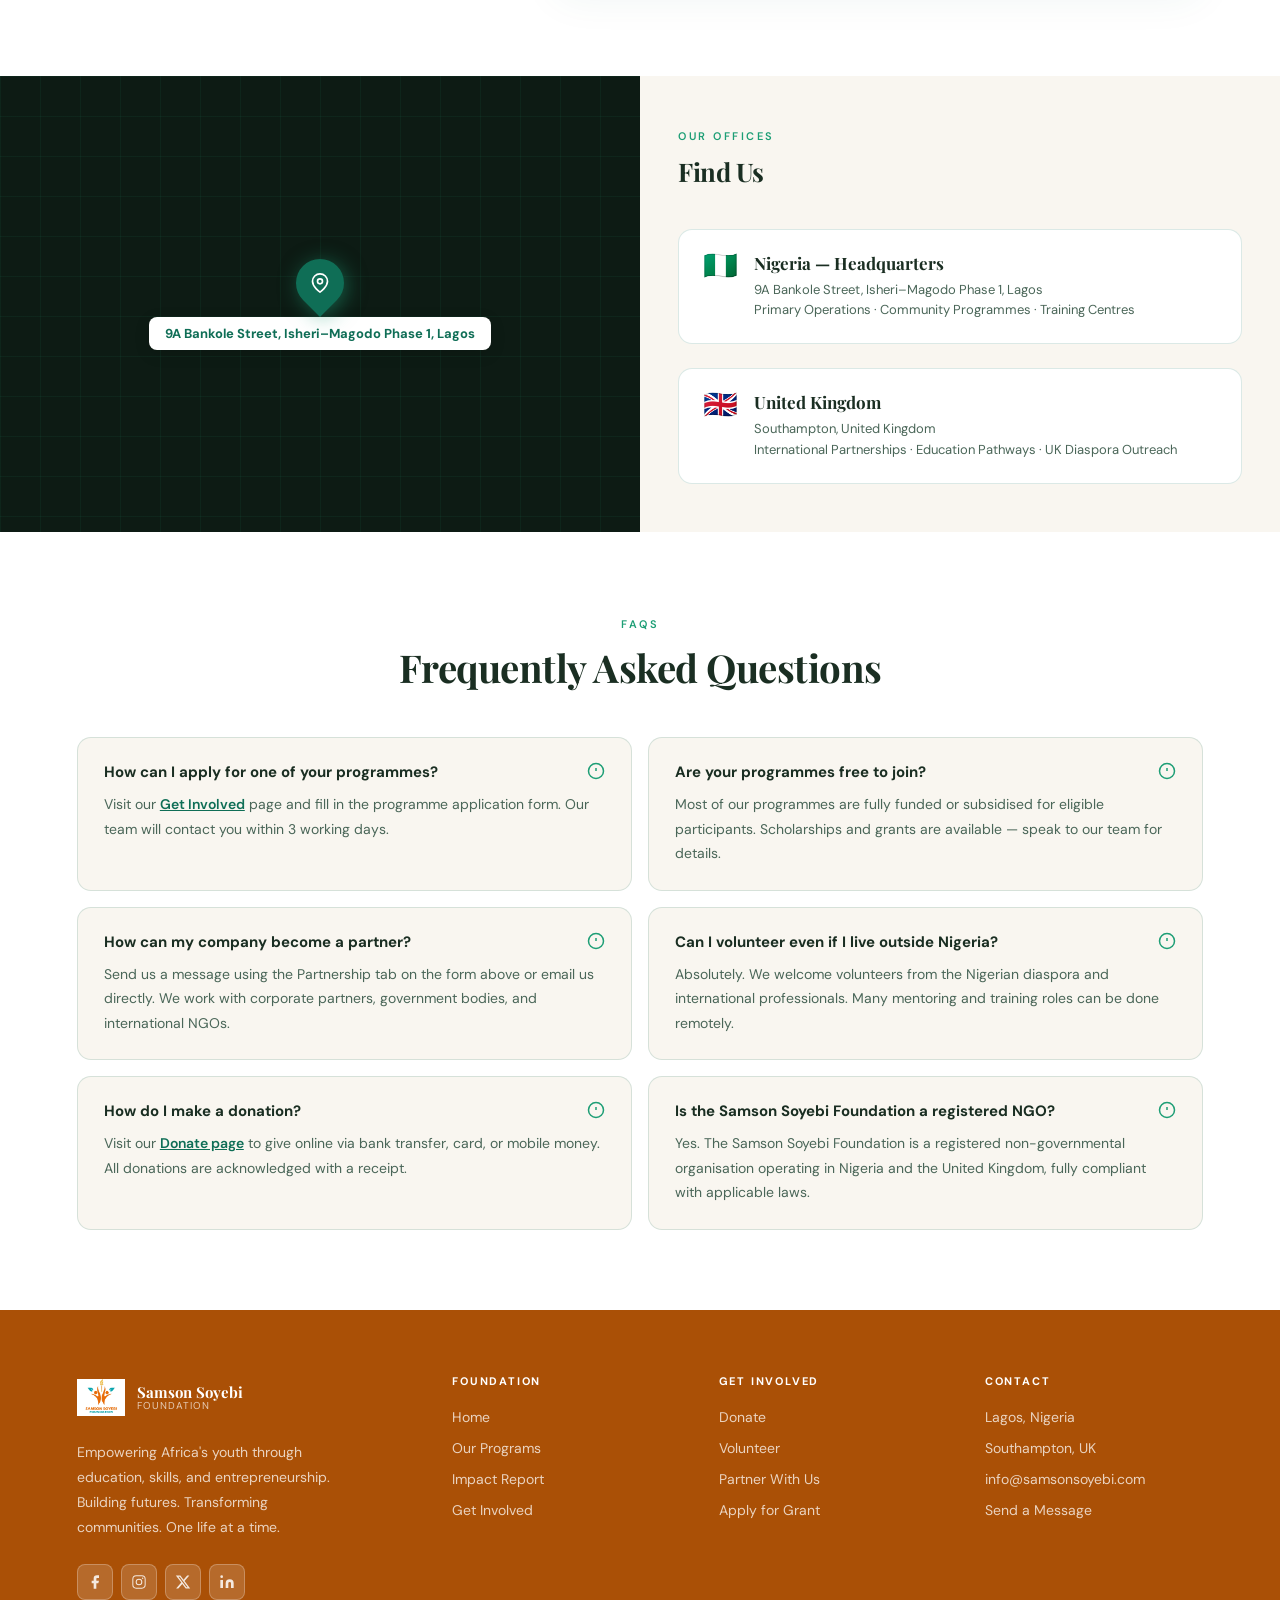
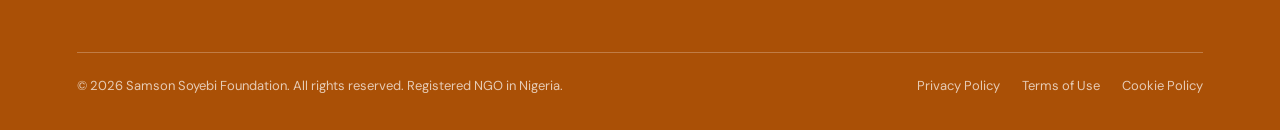
==== commit bb2d828f: "update" ====
--- a/contact.html
+++ b/contact.html
@@ -57,30 +57,38 @@
     margin-top: 3px;
   }
 
+  /* ── SOCIAL BUTTONS ── */
   .contact-social-title {
     font-size: 12px; font-weight: 700;
     letter-spacing: 1.5px; text-transform: uppercase;
     color: var(--ssf-muted); margin: 32px 0 14px;
   }
   .contact-socials {
-    display: flex; gap: 10px;
+    display: flex; gap: 10px; flex-wrap: wrap;
   }
   .contact-social-btn {
     display: flex; align-items: center; gap: 8px;
     background: var(--ssf-cream);
-    border: 1px solid var(--ssf-border);
+    border: 1.5px solid var(--ssf-border);
     border-radius: 8px;
     padding: 10px 16px;
     font-size: 13px; font-weight: 600;
     color: var(--ssf-muted);
     text-decoration: none;
-    transition: background .2s, border-color .2s, color .2s;
-  }
-  .contact-social-btn svg { width: 16px; height: 16px; }
+    transition: background .2s, border-color .2s, color .2s, transform .15s;
+  }
+  .contact-social-btn svg { width: 16px; height: 16px; flex-shrink: 0; }
   .contact-social-btn:hover {
-    background: var(--ssf-green);
+    transform: translateY(-2px);
     border-color: transparent;
     color: white;
+  }
+  .csb-facebook:hover { background: #1877F2; }
+  .csb-x:hover       { background: #000000; }
+  .csb-linkedin:hover { background: #0A66C2; }
+  .csb-instagram:hover {
+    background: linear-gradient(45deg, #f09433, #e6683c, #dc2743, #cc2366, #bc1888);
+    border-color: transparent;
   }
 
   /* ── FORM CARD ── */
@@ -123,37 +131,61 @@
     color: white;
   }
 
+  /* Sending / error states */
+  .form-sending {
+    display: none; align-items: center; justify-content: center;
+    gap: 12px; padding: 16px;
+    font-size: 15px; font-weight: 600; color: var(--ssf-green);
+  }
+  .form-sending.show { display: flex; }
+  .spinner {
+    width: 22px; height: 22px; border: 3px solid var(--ssf-green-pale);
+    border-top-color: var(--ssf-green); border-radius: 50%;
+    animation: spin .8s linear infinite; flex-shrink: 0;
+  }
+  @keyframes spin { to { transform: rotate(360deg); } }
+
+  .form-error {
+    display: none; padding: 14px 18px;
+    background: #fff0f0; border: 1.5px solid #ffb3b3;
+    border-radius: 10px; margin-bottom: 20px;
+    font-size: 14px; color: #c0392b; line-height: 1.6;
+  }
+  .form-error.show { display: block; }
+
   /* Success state */
   .form-success {
     display: none;
     flex-direction: column;
     align-items: center;
     text-align: center;
-    padding: 40px 0;
+    padding: 48px 20px;
     gap: 16px;
   }
   .form-success.show { display: flex; }
   .success-icon {
-    width: 72px; height: 72px;
+    width: 80px; height: 80px;
     border-radius: 50%;
     background: var(--ssf-green-pale);
     display: flex; align-items: center; justify-content: center;
     color: var(--ssf-green);
-  }
-  .success-icon svg { width: 36px; height: 36px; }
+    animation: popIn .4s cubic-bezier(.175,.885,.32,1.275) forwards;
+  }
+  @keyframes popIn {
+    from { transform: scale(0); opacity: 0; }
+    to   { transform: scale(1); opacity: 1; }
+  }
+  .success-icon svg { width: 40px; height: 40px; }
   .success-title {
     font-family: var(--font-display);
-    font-size: 22px; font-weight: 700;
+    font-size: 24px; font-weight: 700;
     color: var(--ssf-text);
   }
-  .success-text { font-size: 15px; color: var(--ssf-muted); max-width: 340px; line-height: 1.7; }
-
-  /* ── MAP PLACEHOLDER ── */
+  .success-text { font-size: 15px; color: var(--ssf-muted); max-width: 360px; line-height: 1.75; }
+
+  /* ── MAP SECTION ── */
   .map-section { background: var(--ssf-cream); padding: 0; }
-  .map-inner {
-    display: grid;
-    grid-template-columns: 1fr 1fr;
-  }
+  .map-inner { display: grid; grid-template-columns: 1fr 1fr; }
   .map-frame {
     background: var(--ssf-dark);
     min-height: 360px;
@@ -161,8 +193,7 @@
     position: relative; overflow: hidden;
   }
   .map-frame::before {
-    content: '';
-    position: absolute; inset: 0;
+    content: ''; position: absolute; inset: 0;
     background-image:
       linear-gradient(rgba(29,158,117,0.08) 1px, transparent 1px),
       linear-gradient(90deg, rgba(29,158,117,0.08) 1px, transparent 1px);
@@ -170,7 +201,7 @@
   }
   .map-pin-group {
     position: relative; z-index: 1;
-    display: flex; flex-direction: column; align-items: center; gap: 8px;
+    display: flex; flex-direction: column; align-items: center; gap: 10px;
   }
   .map-pin {
     width: 48px; height: 48px;
@@ -183,72 +214,50 @@
   }
   @keyframes pinBounce {
     0%,100% { transform: rotate(-45deg) translateY(0); }
-    50% { transform: rotate(-45deg) translateY(-6px); }
-  }
-  .map-pin svg {
-    transform: rotate(45deg);
-    width: 20px; height: 20px;
-    color: white;
-  }
+    50%      { transform: rotate(-45deg) translateY(-6px); }
+  }
+  .map-pin svg { transform: rotate(45deg); width: 20px; height: 20px; color: white; }
   .map-label {
-    background: white;
-    border-radius: 8px;
-    padding: 8px 16px;
-    font-size: 13px; font-weight: 700;
-    color: var(--ssf-text);
-    box-shadow: 0 4px 16px rgba(0,0,0,.12);
-  }
+    background: white; border-radius: 8px;
+    padding: 8px 16px; font-size: 13px; font-weight: 700;
+    color: var(--ssf-text); box-shadow: 0 4px 16px rgba(0,0,0,.12);
+  }
+  .map-label a { color: var(--ssf-green); text-decoration: none; }
+  .map-label a:hover { text-decoration: underline; }
 
   .map-offices {
     padding: 48px 6%;
     display: flex; flex-direction: column; justify-content: center; gap: 24px;
   }
   .office-card {
-    background: white;
-    border-radius: 14px;
-    padding: 22px 24px;
-    border: 1px solid var(--ssf-border);
+    background: white; border-radius: 14px;
+    padding: 22px 24px; border: 1px solid var(--ssf-border);
     display: flex; gap: 16px; align-items: flex-start;
     transition: border-color .2s;
   }
   .office-card:hover { border-color: var(--ssf-green-light); }
-  .office-flag {
-    font-size: 28px; line-height: 1; flex-shrink: 0;
-  }
-  .office-name {
-    font-family: var(--font-display);
-    font-size: 17px; font-weight: 700;
-    color: var(--ssf-text); margin-bottom: 6px;
-  }
-  .office-addr {
-    font-size: 13px; color: var(--ssf-muted); line-height: 1.6;
-  }
+  .office-flag { font-size: 28px; line-height: 1; flex-shrink: 0; }
+  .office-name { font-family: var(--font-display); font-size: 17px; font-weight: 700; color: var(--ssf-text); margin-bottom: 6px; }
+  .office-addr { font-size: 13px; color: var(--ssf-muted); line-height: 1.6; }
 
   /* ── FAQ ── */
   .faq-section { background: white; }
-  .faq-grid {
-    display: grid;
-    grid-template-columns: 1fr 1fr;
-    gap: 16px; margin-top: 48px;
-  }
+  .faq-grid { display: grid; grid-template-columns: 1fr 1fr; gap: 16px; margin-top: 48px; }
   .faq-item {
-    background: var(--ssf-cream);
-    border-radius: 14px;
-    padding: 24px 26px;
-    border: 1px solid var(--ssf-border);
-    cursor: pointer;
-    transition: border-color .2s;
+    background: var(--ssf-cream); border-radius: 14px;
+    padding: 24px 26px; border: 1px solid var(--ssf-border);
+    cursor: pointer; transition: border-color .2s;
   }
   .faq-item:hover { border-color: var(--ssf-green-light); }
   .faq-q {
-    font-weight: 700; font-size: 15px;
-    color: var(--ssf-text); margin-bottom: 10px;
-    display: flex; justify-content: space-between; align-items: flex-start;
-    gap: 12px;
+    font-weight: 700; font-size: 15px; color: var(--ssf-text);
+    margin-bottom: 10px; display: flex; justify-content: space-between;
+    align-items: flex-start; gap: 12px;
   }
   .faq-q svg { width: 18px; height: 18px; color: var(--ssf-green-light); flex-shrink: 0; }
   .faq-a { font-size: 14px; color: var(--ssf-muted); line-height: 1.75; }
 
+  /* ── RESPONSIVE ── */
   @media (max-width: 1024px) {
     .contact-inner { grid-template-columns: 1fr; gap: 48px; }
     .contact-left { position: static; }
@@ -257,7 +266,6 @@
   @media (max-width: 768px) {
     .contact-form-card { padding: 28px 22px; }
     .faq-grid { grid-template-columns: 1fr; }
-    .contact-socials { flex-wrap: wrap; }
   }
 </style>
 </head>
@@ -285,7 +293,7 @@
     <div class="contact-left fade-up">
       <span class="section-tag">Contact Information</span>
       <h2 class="section-title" style="font-size:clamp(26px,2.5vw,36px);">Reach Us<br>Directly</h2>
-      <p class="section-desc" style="font-size:15px;">Our team responds to all enquiries within 2–3 working days. For urgent matters, please call us directly.</p>
+      <p class="section-desc" style="font-size:15px;">Our team responds to all enquiries within 2–3 working days. For urgent matters, please email us directly.</p>
 
       <div class="contact-info-cards">
         <div class="info-card">
@@ -295,7 +303,7 @@
           <div>
             <div class="info-card-label">Nigeria Office</div>
             <div class="info-card-value">Lagos, Nigeria</div>
-            <div class="info-card-sub">Primary operations hub</div>
+            <div class="info-card-sub">9A Bankole Street, Isheri–Magodo Phase 1</div>
           </div>
         </div>
         <div class="info-card">
@@ -305,7 +313,7 @@
           <div>
             <div class="info-card-label">UK Office</div>
             <div class="info-card-value">Southampton, United Kingdom</div>
-            <div class="info-card-sub">International partnerships & education</div>
+            <div class="info-card-sub">International partnerships &amp; education</div>
           </div>
         </div>
         <div class="info-card">
@@ -314,7 +322,9 @@
           </div>
           <div>
             <div class="info-card-label">Email</div>
-            <div class="info-card-value">info@samsonsoyebi.org</div>
+            <div class="info-card-value">
+              <a href="mailto:info@samsonsoyebi.com" style="color:var(--ssf-green);text-decoration:none;">info@samsonsoyebi.com</a>
+            </div>
             <div class="info-card-sub">For all general enquiries</div>
           </div>
         </div>
@@ -330,19 +340,47 @@
         </div>
       </div>
 
+      <!-- SOCIAL BUTTONS -->
       <div class="contact-social-title">Follow Our Work</div>
       <div class="contact-socials">
-        <a href="#" class="contact-social-btn">
-          <svg viewBox="0 0 24 24" fill="currentColor"><path d="M18 2h-3a5 5 0 00-5 5v3H7v4h3v8h4v-8h3l1-4h-4V7a1 1 0 011-1h3z"/></svg>
+        <a href="https://www.facebook.com/share/18uYg4Q4G5/"
+           target="_blank" rel="noopener noreferrer"
+           class="contact-social-btn csb-facebook"
+           aria-label="Facebook">
+          <svg viewBox="0 0 24 24" fill="currentColor">
+            <path d="M18 2h-3a5 5 0 00-5 5v3H7v4h3v8h4v-8h3l1-4h-4V7a1 1 0 011-1h3z"/>
+          </svg>
           Facebook
         </a>
-        <a href="#" class="contact-social-btn">
-          <svg viewBox="0 0 24 24" fill="currentColor"><path d="M18.244 2.25h3.308l-7.227 8.26 8.502 11.24H16.17l-5.214-6.817L4.99 21.75H1.68l7.73-8.835L1.254 2.25H8.08l4.713 6.231zm-1.161 17.52h1.833L7.084 4.126H5.117z"/></svg>
-          Twitter
+        <a href="https://x.com/SSFoundation000"
+           target="_blank" rel="noopener noreferrer"
+           class="contact-social-btn csb-x"
+           aria-label="X / Twitter">
+          <svg viewBox="0 0 24 24" fill="currentColor">
+            <path d="M18.244 2.25h3.308l-7.227 8.26 8.502 11.24H16.17l-5.214-6.817L4.99 21.75H1.68l7.73-8.835L1.254 2.25H8.08l4.713 6.231zm-1.161 17.52h1.833L7.084 4.126H5.117z"/>
+          </svg>
+          X (Twitter)
         </a>
-        <a href="#" class="contact-social-btn">
-          <svg viewBox="0 0 24 24" fill="currentColor"><path d="M16 8a6 6 0 016 6v7h-4v-7a2 2 0 00-2-2 2 2 0 00-2 2v7h-4v-7a6 6 0 016-6zM2 9h4v12H2z"/><circle cx="4" cy="4" r="2"/></svg>
+        <a href="https://www.linkedin.com/company/samsonsoyebi-foundation/"
+           target="_blank" rel="noopener noreferrer"
+           class="contact-social-btn csb-linkedin"
+           aria-label="LinkedIn">
+          <svg viewBox="0 0 24 24" fill="currentColor">
+            <path d="M16 8a6 6 0 016 6v7h-4v-7a2 2 0 00-2-2 2 2 0 00-2 2v7h-4v-7a6 6 0 016-6zM2 9h4v12H2z"/>
+            <circle cx="4" cy="4" r="2"/>
+          </svg>
           LinkedIn
+        </a>
+        <a href="https://www.instagram.com/samsonsoyebi_foundation?igsh=NHozczZmMjd1dngy"
+           target="_blank" rel="noopener noreferrer"
+           class="contact-social-btn csb-instagram"
+           aria-label="Instagram">
+          <svg viewBox="0 0 24 24" fill="currentColor">
+            <path d="M7.75 2h8.5A5.75 5.75 0 0122 7.75v8.5A5.75 5.75 0 0116.25 22h-8.5A5.75 5.75 0 012 16.25v-8.5A5.75 5.75 0 017.75 2zm0 1.5A4.25 4.25 0 003.5 7.75v8.5A4.25 4.25 0 007.75 20.5h8.5a4.25 4.25 0 004.25-4.25v-8.5A4.25 4.25 0 0016.25 3.5h-8.5z"/>
+            <path d="M12 7a5 5 0 110 10A5 5 0 0112 7zm0 1.5a3.5 3.5 0 100 7 3.5 3.5 0 000-7z"/>
+            <circle cx="17.5" cy="6.5" r="1.1"/>
+          </svg>
+          Instagram
         </a>
       </div>
     </div>
@@ -361,39 +399,61 @@
         <button class="subject-tab" data-subject="Donation">Donation</button>
       </div>
 
-      <form id="contactForm" onsubmit="handleContactSubmit(event)">
-        <input type="hidden" id="subjectField" value="General Enquiry">
+      <!-- Error banner (shown on send failure) -->
+      <div class="form-error" id="formError">
+        ⚠️ Something went wrong sending your message. Please try again, or email us directly at
+        <a href="mailto:info@samsonsoyebi.com" style="color:var(--ssf-green);font-weight:600;">info@samsonsoyebi.com</a>.
+      </div>
+
+      <!-- 
+        ════════════════════════════════════════════════════════
+        FORMSPREE BACKEND
+        ────────────────────────────────────────────────────────
+        ACTION REQUIRED before going live:
+        1. Go to https://formspree.io and sign up (free).
+        2. Create a new form → set recipient to info@samsonsoyebi.com
+        3. Copy the form endpoint (looks like: https://formspree.io/f/xyzabcde)
+        4. Replace YOUR_FORMSPREE_ID below with just the ID part (e.g. xyzabcde)
+
+        Until you do this, the form shows a clear error and directs
+        the user to the email address instead.
+        ════════════════════════════════════════════════════════
+      -->
+      <form id="contactForm" novalidate>
+        <input type="hidden" id="subjectField" name="_subject" value="General Enquiry — SSF Website">
+        <!-- Honeypot anti-spam field — must stay hidden -->
+        <input type="text" name="_gotcha" style="display:none" tabindex="-1" autocomplete="off">
 
         <div class="form-row">
           <div class="form-group">
             <label class="form-label">First Name <span>*</span></label>
-            <input type="text" class="form-input" placeholder="e.g. Chidi" required>
+            <input type="text" name="first_name" class="form-input" placeholder="e.g. Chidi" required>
           </div>
           <div class="form-group">
             <label class="form-label">Last Name <span>*</span></label>
-            <input type="text" class="form-input" placeholder="e.g. Nwosu" required>
+            <input type="text" name="last_name" class="form-input" placeholder="e.g. Nwosu" required>
           </div>
         </div>
 
         <div class="form-group">
           <label class="form-label">Email Address <span>*</span></label>
-          <input type="email" class="form-input" placeholder="you@example.com" required>
+          <input type="email" name="email" class="form-input" placeholder="you@example.com" required>
         </div>
 
         <div class="form-row">
           <div class="form-group">
             <label class="form-label">Phone Number</label>
-            <input type="tel" class="form-input" placeholder="+234 000 000 0000">
+            <input type="tel" name="phone" class="form-input" placeholder="+234 000 000 0000">
           </div>
           <div class="form-group">
             <label class="form-label">Organisation / Company</label>
-            <input type="text" class="form-input" placeholder="Optional">
+            <input type="text" name="organisation" class="form-input" placeholder="Optional">
           </div>
         </div>
 
         <div class="form-group">
           <label class="form-label">How did you hear about us?</label>
-          <select class="form-select">
+          <select name="referral" class="form-select">
             <option value="" disabled selected>Select an option</option>
             <option>Social Media</option>
             <option>Word of Mouth</option>
@@ -406,18 +466,29 @@
 
         <div class="form-group">
           <label class="form-label">Your Message <span>*</span></label>
-          <textarea class="form-textarea" placeholder="Tell us what's on your mind — how can we help you?" required style="min-height:150px;"></textarea>
+          <textarea name="message" class="form-textarea"
+            placeholder="Tell us what's on your mind — how can we help you?"
+            required style="min-height:150px;"></textarea>
         </div>
 
         <div class="form-group" style="display:flex;align-items:flex-start;gap:12px;">
-          <input type="checkbox" id="newsletter" style="margin-top:3px;accent-color:var(--ssf-green);width:16px;height:16px;flex-shrink:0;">
+          <input type="checkbox" id="newsletter" name="newsletter" value="yes"
+            style="margin-top:3px;accent-color:var(--ssf-green);width:16px;height:16px;flex-shrink:0;">
           <label for="newsletter" style="font-size:13px;color:var(--ssf-muted);line-height:1.6;cursor:pointer;">
             Subscribe me to the SSF newsletter — updates on programmes, impact stories, and opportunities.
           </label>
         </div>
 
-        <button type="submit" class="form-submit">
-          <svg viewBox="0 0 24 24" fill="none" stroke="currentColor" stroke-width="2.5"><path d="M22 2L11 13M22 2l-7 20-4-9-9-4 20-7z"/></svg>
+        <!-- Sending indicator -->
+        <div class="form-sending" id="formSending">
+          <div class="spinner"></div>
+          Sending your message…
+        </div>
+
+        <button type="submit" class="form-submit" id="submitBtn">
+          <svg viewBox="0 0 24 24" fill="none" stroke="currentColor" stroke-width="2.5">
+            <path d="M22 2L11 13M22 2l-7 20-4-9-9-4 20-7z"/>
+          </svg>
           Send Message
         </button>
       </form>
@@ -425,11 +496,21 @@
       <!-- Success state -->
       <div class="form-success" id="formSuccess">
         <div class="success-icon">
-          <svg viewBox="0 0 24 24" fill="none" stroke="currentColor" stroke-width="2.5"><polyline points="20 6 9 17 4 12"/></svg>
+          <svg viewBox="0 0 24 24" fill="none" stroke="currentColor" stroke-width="2.5">
+            <polyline points="20 6 9 17 4 12"/>
+          </svg>
         </div>
         <div class="success-title">Message Sent!</div>
-        <p class="success-text">Thank you for reaching out. Our team will review your message and respond within 2–3 working days.</p>
-        <a href="index.html" class="btn-primary" style="margin-top:8px;">Return to Homepage <svg width="16" height="16" viewBox="0 0 24 24" fill="none" stroke="currentColor" stroke-width="2.5"><path d="M5 12h14M12 5l7 7-7 7"/></svg></a>
+        <p class="success-text">
+          Thank you for reaching out. Our team at <strong>info@samsonsoyebi.com</strong>
+          will review your message and respond within 2–3 working days.
+        </p>
+        <a href="index.html" class="btn-primary" style="margin-top:8px;display:inline-flex;align-items:center;gap:8px;">
+          Return to Homepage
+          <svg width="16" height="16" viewBox="0 0 24 24" fill="none" stroke="currentColor" stroke-width="2.5">
+            <path d="M5 12h14M12 5l7 7-7 7"/>
+          </svg>
+        </a>
       </div>
     </div>
 
@@ -442,15 +523,16 @@
     <div class="map-frame">
       <div class="map-pin-group">
         <div class="map-pin">
-          <svg viewBox="0 0 24 24" fill="none" stroke="currentColor" stroke-width="2"><path d="M21 10c0 7-9 13-9 13s-9-6-9-13a9 9 0 0118 0z"/><circle cx="12" cy="10" r="3"/></svg>
+          <svg viewBox="0 0 24 24" fill="none" stroke="currentColor" stroke-width="2">
+            <path d="M21 10c0 7-9 13-9 13s-9-6-9-13a9 9 0 0118 0z"/><circle cx="12" cy="10" r="3"/>
+          </svg>
         </div>
         <div class="map-label">
-        <a href="https://www.google.com/maps/search/?api=1&query=9A+Bankole+Street+Isheri-Magodo+Phase+1+Lagos+Nigeria"
-         target="_blank"
-        rel="noopener noreferrer">
-        9A Bankole Street, Isheri–Magodo Phase 1, Lagos, Nigeria
-       </a>
-    </div>
+          <a href="https://www.google.com/maps/search/?api=1&query=9A+Bankole+Street+Isheri-Magodo+Phase+1+Lagos+Nigeria"
+             target="_blank" rel="noopener noreferrer">
+            9A Bankole Street, Isheri–Magodo Phase 1, Lagos
+          </a>
+        </div>
       </div>
     </div>
     <div class="map-offices">
@@ -462,14 +544,20 @@
         <div class="office-flag">🇳🇬</div>
         <div>
           <div class="office-name">Nigeria — Headquarters</div>
-          <div class="office-addr">Lagos, Nigeria<br>Primary Operations · Community Programmes · Training Centres</div>
+          <div class="office-addr">
+            9A Bankole Street, Isheri–Magodo Phase 1, Lagos<br>
+            Primary Operations · Community Programmes · Training Centres
+          </div>
         </div>
       </div>
       <div class="office-card fade-up">
         <div class="office-flag">🇬🇧</div>
         <div>
           <div class="office-name">United Kingdom</div>
-          <div class="office-addr">Southampton, United Kingdom<br>International Partnerships · Education Pathways · UK Diaspora Outreach</div>
+          <div class="office-addr">
+            Southampton, United Kingdom<br>
+            International Partnerships · Education Pathways · UK Diaspora Outreach
+          </div>
         </div>
       </div>
     </div>
@@ -530,23 +618,71 @@
 
 <script src="shared.js"></script>
 <script>
-  // Subject tab switching
+  // ── SUBJECT TAB SWITCHING ──
   const tabs = document.querySelectorAll('.subject-tab');
   const subjectField = document.getElementById('subjectField');
+
   tabs.forEach(tab => {
     tab.addEventListener('click', () => {
       tabs.forEach(t => t.classList.remove('active'));
       tab.classList.add('active');
-      subjectField.value = tab.dataset.subject;
+      subjectField.value = tab.dataset.subject + ' — SSF Website';
     });
   });
 
-  // Form submission
-  function handleContactSubmit(e) {
+  // ── FORM SUBMISSION → FORMSPREE ──
+  // Replace 'YOUR_FORMSPREE_ID' with the ID from your Formspree dashboard.
+  // Example: if your endpoint is https://formspree.io/f/xyzabcde  →  use 'xyzabcde'
+  const FORMSPREE_ID = 'mgobqonr';
+  const FORMSPREE_URL = `https://formspree.io/f/${FORMSPREE_ID}`;
+
+  const form       = document.getElementById('contactForm');
+  const submitBtn  = document.getElementById('submitBtn');
+  const sending    = document.getElementById('formSending');
+  const errorBox   = document.getElementById('formError');
+  const successBox = document.getElementById('formSuccess');
+
+  form.addEventListener('submit', async (e) => {
     e.preventDefault();
-    document.getElementById('contactForm').style.display = 'none';
-    document.getElementById('formSuccess').classList.add('show');
-  }
+
+    // Basic HTML5 validation
+    if (!form.checkValidity()) {
+      form.reportValidity();
+      return;
+    }
+
+    // Hide any previous error
+    errorBox.classList.remove('show');
+
+    // Show sending state
+    submitBtn.style.display = 'none';
+    sending.classList.add('show');
+
+    const data = new FormData(form);
+
+    try {
+      const res = await fetch(FORMSPREE_URL, {
+        method: 'POST',
+        body: data,
+        headers: { 'Accept': 'application/json' }
+      });
+
+      if (res.ok) {
+        // ✅ Success
+        form.style.display = 'none';
+        sending.classList.remove('show');
+        successBox.classList.add('show');
+      } else {
+        throw new Error('Server responded with ' + res.status);
+      }
+    } catch (err) {
+      // ❌ Network or server error
+      sending.classList.remove('show');
+      submitBtn.style.display = 'flex';
+      errorBox.classList.add('show');
+      console.error('Form error:', err);
+    }
+  });
 </script>
 </body>
 </html>
--- a/shared.css
+++ b/shared.css
@@ -109,45 +109,186 @@
 .nav-cta::after { display: none !important; }
 .nav-cta:hover { background: var(--ssf-green-light) !important; transform: translateY(-1px); }
 
-/* Mobile nav toggle */
+/* ══════════════════════════════════════════
+   HAMBURGER BUTTON
+══════════════════════════════════════════ */
 .nav-toggle {
   display: none;
+  flex-direction: column;
+  justify-content: center;
+  align-items: center;
+  gap: 5px;
+  width: 42px; height: 42px;
   background: none;
-  border: none;
+  border: 1.5px solid var(--ssf-border);
+  border-radius: 10px;
   cursor: pointer;
-  padding: 4px;
-}
+  padding: 8px;
+  transition: background .2s, border-color .2s;
+  flex-shrink: 0;
+}
+.nav-toggle:hover {
+  background: var(--ssf-green-pale);
+  border-color: var(--ssf-green-light);
+}
+.nav-toggle .bar {
+  display: block;
+  width: 18px; height: 2px;
+  background: var(--ssf-text);
+  border-radius: 2px;
+  transition: transform .3s ease, opacity .25s ease, width .25s ease;
+  transform-origin: center;
+}
+/* Hamburger → X when active */
+.nav-toggle.active .bar:nth-child(1) { transform: translateY(7px) rotate(45deg); }
+.nav-toggle.active .bar:nth-child(2) { opacity: 0; width: 0; }
+.nav-toggle.active .bar:nth-child(3) { transform: translateY(-7px) rotate(-45deg); }
+
+/* ══════════════════════════════════════════
+   DARK BACKDROP
+══════════════════════════════════════════ */
+.nav-backdrop {
+  position: fixed;
+  top: 0; left: 0; right: 0; bottom: 0;
+  width: 100%; height: 100%;
+  background: rgba(13,27,20,0.55);
+  z-index: 1040;
+  /* Hidden by default */
+  opacity: 0;
+  pointer-events: none;
+  transition: opacity .32s ease;
+}
+.nav-backdrop.show {
+  opacity: 1;
+  pointer-events: auto;
+}
+
+/* ══════════════════════════════════════════
+   MOBILE DRAWER
+══════════════════════════════════════════ */
 .nav-mobile {
-  display: none;
   position: fixed;
-  top: var(--nav-h); left: 0; right: 0;
+  top: 0; right: 0;
+  width: min(300px, 82vw);
+  height: 100%;
+  height: 100dvh; /* dynamic viewport height — fixes iOS */
   background: white;
+  z-index: 1050;
+  /* Flex column: header | links (scrollable) | footer */
+  display: flex;
+  flex-direction: column;
+  /* Hidden — slides off to the right */
+  transform: translateX(100%);
+  transition: transform .32s cubic-bezier(.4, 0, .2, 1);
+  box-shadow: -8px 0 48px rgba(0,0,0,0.18);
+  /* NO overflow-y here — only the links section scrolls */
+  overflow: hidden;
+}
+.nav-mobile.open {
+  transform: translateX(0);
+}
+
+/* ── HEADER ── */
+.nav-mobile-header {
+  display: flex;
+  align-items: center;
+  justify-content: space-between;
+  padding: 14px 18px;
   border-bottom: 1px solid var(--ssf-border);
-  padding: 20px 6%;
+  background: var(--ssf-cream);
+  flex-shrink: 0; /* never shrink */
+  min-height: 68px;
+}
+.nav-mobile-header .nav-logo { gap: 8px; }
+.nav-mobile-header .nav-logo-text span:first-child { font-size: 13px; }
+.nav-mobile-header .nav-logo-text span:last-child { font-size: 9px; }
+
+.nav-close {
+  width: 34px; height: 34px;
+  background: white;
+  border: 1px solid var(--ssf-border);
+  border-radius: 8px;
+  display: flex; align-items: center; justify-content: center;
+  cursor: pointer;
+  color: var(--ssf-text);
+  transition: background .2s, border-color .2s, color .2s;
+  flex-shrink: 0;
+}
+.nav-close:hover { background: #fff0f0; border-color: #ffb3b3; color: #c0392b; }
+
+/* ── LINKS (middle, scrollable) ── */
+.nav-mobile-links {
+  flex: 1;           /* takes all remaining space */
+  overflow-y: auto;  /* scrolls if too many items */
+  display: flex;
   flex-direction: column;
-  gap: 4px;
-  z-index: 999;
-  box-shadow: 0 8px 30px rgba(0,0,0,0.1);
-}
-.nav-mobile.open { display: flex; }
-.nav-mobile a {
-  text-decoration: none;
+  padding: 6px 0;
+  background: white;
+}
+.nav-mobile-links a {
+  display: flex;
+  align-items: center;
+  gap: 14px;
+  padding: 16px 22px;
   font-size: 15px;
-  font-weight: 500;
+  font-weight: 600;
+  color: var(--ssf-text);
+  text-decoration: none;
+  border-bottom: 1px solid rgba(15,110,86,0.07);
+  transition: background .15s, color .15s, padding-left .18s;
+}
+.nav-mobile-links a:last-child { border-bottom: none; }
+.nav-mobile-links a svg { color: var(--ssf-muted); flex-shrink: 0; transition: color .15s; }
+.nav-mobile-links a:hover { background: var(--ssf-green-pale); color: var(--ssf-green); padding-left: 28px; }
+.nav-mobile-links a:hover svg { color: var(--ssf-green); }
+.nav-mobile-links a.active {
+  color: var(--ssf-green); background: var(--ssf-green-pale);
+  border-left: 3px solid var(--ssf-green); padding-left: 19px;
+}
+.nav-mobile-links a.active svg { color: var(--ssf-green); }
+
+/* ── FOOTER (bottom, always visible) ── */
+.nav-mobile-footer {
+  flex-shrink: 0; /* never shrink — always pinned to bottom */
+  padding: 18px 18px 24px;
+  border-top: 1px solid var(--ssf-border);
+  background: var(--ssf-cream);
+}
+.nav-mobile-donate {
+  display: flex;
+  align-items: center;
+  justify-content: center;
+  gap: 10px;
+  width: 100%;
+  padding: 14px;
+  background: var(--ssf-green);
+  color: white !important;
+  font-size: 15px; font-weight: 700;
+  text-decoration: none;
+  border-radius: 10px;
+  margin-bottom: 16px;
+  transition: background .2s, transform .15s;
+  box-shadow: 0 4px 16px rgba(15,110,86,0.3);
+}
+.nav-mobile-donate:hover { background: var(--ssf-green-light); transform: translateY(-1px); }
+
+.nav-mobile-socials {
+  display: flex;
+  justify-content: center;
+  gap: 10px;
+}
+.nav-mobile-socials a {
+  width: 36px; height: 36px;
+  background: white;
+  border: 1px solid var(--ssf-border);
+  border-radius: 8px;
+  display: flex; align-items: center; justify-content: center;
   color: var(--ssf-muted);
-  padding: 10px 0;
-  border-bottom: 1px solid var(--ssf-border);
-  transition: color .2s;
-}
-.nav-mobile a:last-child { border-bottom: none; }
-.nav-mobile a:hover { color: var(--ssf-green); }
-.nav-mobile .nav-cta {
-  margin-top: 8px;
-  text-align: center;
-  padding: 12px;
-  border-radius: 8px;
-  border-bottom: none !important;
-}
+  text-decoration: none;
+  transition: background .2s, color .2s, border-color .2s;
+}
+.nav-mobile-socials a svg { width: 16px; height: 16px; }
+.nav-mobile-socials a:hover { background: var(--ssf-green); color: white; border-color: var(--ssf-green); }
 
 /* ── PAGE HERO (inner pages) ── */
 .page-hero {
@@ -163,9 +304,7 @@
     radial-gradient(circle at 20% 60%, rgba(29,158,117,0.15) 0%, transparent 55%),
     radial-gradient(circle at 80% 30%, rgba(186,117,23,0.10) 0%, transparent 50%);
 }
-.page-hero-grid {
-  display: none;
-}
+.page-hero-grid { display: none; }
 .page-hero-inner {
   position: relative; z-index: 2;
   max-width: 680px;
@@ -203,10 +342,7 @@
   letter-spacing: -1px;
   margin-bottom: 18px;
 }
-.page-hero h1 em {
-  font-style: normal;
-  color: var(--ssf-gold-light);
-}
+.page-hero h1 em { font-style: normal; color: var(--ssf-gold-light); }
 .page-hero p {
   font-size: 17px;
   color: rgba(255,255,255,0.62);
@@ -240,10 +376,7 @@
 }
 .content-section { padding: 80px 6%; }
 .content-section.bg-cream { background: var(--ssf-cream); }
-.content-section.bg-dark {
-  background: var(--ssf-dark);
-  position: relative; overflow: hidden;
-}
+.content-section.bg-dark { background: var(--ssf-dark); position: relative; overflow: hidden; }
 
 /* ── BUTTONS ── */
 .btn-primary {
@@ -255,11 +388,7 @@
   transition: background .2s, transform .15s, box-shadow .2s;
   box-shadow: 0 4px 20px rgba(29,158,117,0.3);
 }
-.btn-primary:hover {
-  background: var(--ssf-green);
-  transform: translateY(-2px);
-  box-shadow: 0 8px 28px rgba(29,158,117,0.45);
-}
+.btn-primary:hover { background: var(--ssf-green); transform: translateY(-2px); box-shadow: 0 8px 28px rgba(29,158,117,0.45); }
 .btn-outline {
   display: inline-flex; align-items: center; gap: 8px;
   background: transparent; color: var(--ssf-green);
@@ -269,10 +398,7 @@
   border: 1.5px solid var(--ssf-green);
   transition: background .2s, color .2s;
 }
-.btn-outline:hover {
-  background: var(--ssf-green);
-  color: white;
-}
+.btn-outline:hover { background: var(--ssf-green); color: white; }
 .btn-white {
   display: inline-flex; align-items: center; gap: 8px;
   background: white; color: var(--ssf-green);
@@ -285,10 +411,7 @@
 .btn-white:hover { background: var(--ssf-cream); transform: translateY(-2px); }
 
 /* ── FADE-UP ── */
-.fade-up {
-  opacity: 0; transform: translateY(32px);
-  transition: opacity .65s ease, transform .65s ease;
-}
+.fade-up { opacity: 0; transform: translateY(32px); transition: opacity .65s ease, transform .65s ease; }
 .fade-up.visible { opacity: 1; transform: translateY(0); }
 .fade-up:nth-child(2) { transition-delay: .08s; }
 .fade-up:nth-child(3) { transition-delay: .16s; }
@@ -297,31 +420,20 @@
 .fade-up:nth-child(6) { transition-delay: .40s; }
 
 /* ── MISSION STRIP ── */
-.mission-strip {
-  background: var(--ssf-green);
-  padding: 18px 0;
-  overflow: hidden;
-}
+.mission-strip { background: var(--ssf-green); padding: 18px 0; overflow: hidden; }
 .mission-strip-inner {
   display: flex; gap: 72px;
   animation: tickerScroll 28s linear infinite;
   white-space: nowrap;
 }
-@keyframes tickerScroll {
-  from { transform: translateX(0); }
-  to { transform: translateX(-50%); }
-}
+@keyframes tickerScroll { from { transform: translateX(0); } to { transform: translateX(-50%); } }
 .mission-strip-item {
   display: inline-flex; align-items: center; gap: 10px;
   color: rgba(255,255,255,0.85);
   font-size: 13px; font-weight: 500;
   letter-spacing: 0.3px; flex-shrink: 0;
 }
-.mission-strip-dot {
-  width: 4px; height: 4px;
-  background: var(--ssf-gold-light);
-  border-radius: 50%; flex-shrink: 0;
-}
+.mission-strip-dot { width: 4px; height: 4px; background: var(--ssf-gold-light); border-radius: 50%; flex-shrink: 0; }
 
 /* ── FOOTER ── */
 footer {
@@ -335,12 +447,7 @@
   gap: 48px;
   margin-bottom: 52px;
 }
-.footer-brand-desc {
-  font-size: 14px; line-height: 1.8;
-  color: rgba(255,255,255,0.75);
-  margin: 18px 0 24px;
-  max-width: 268px;
-}
+.footer-brand-desc { font-size: 14px; line-height: 1.8; color: rgba(255,255,255,0.75); margin: 18px 0 24px; max-width: 268px; }
 .footer-social { display: flex; gap: 8px; }
 .footer-social-link {
   width: 36px; height: 36px;
@@ -353,22 +460,10 @@
   transition: background .2s, border-color .2s, color .2s;
 }
 .footer-social-link svg { width: 16px; height: 16px; }
-.footer-social-link:hover {
-  background: rgba(255,255,255,0.30);
-  border-color: white;
-  color: white;
-}
-.footer-col-title {
-  font-size: 11px; font-weight: 700;
-  letter-spacing: 1.8px; text-transform: uppercase;
-  color: white;
-  margin-bottom: 18px;
-}
+.footer-social-link:hover { background: rgba(255,255,255,0.30); border-color: white; color: white; }
+.footer-col-title { font-size: 11px; font-weight: 700; letter-spacing: 1.8px; text-transform: uppercase; color: white; margin-bottom: 18px; }
 .footer-links { display: flex; flex-direction: column; gap: 10px; list-style: none; }
-.footer-links a {
-  font-size: 14px; color: rgba(255,255,255,0.75);
-  text-decoration: none; transition: color .2s;
-}
+.footer-links a { font-size: 14px; color: rgba(255,255,255,0.75); text-decoration: none; transition: color .2s; }
 .footer-links a:hover { color: white; }
 .footer-bottom {
   border-top: 1px solid rgba(255,255,255,0.25);
@@ -378,82 +473,78 @@
   font-size: 13px; color: rgba(255,255,255,0.70);
 }
 .footer-bottom-links { display: flex; gap: 22px; }
-.footer-bottom-links a {
-  color: rgba(255,255,255,0.70); text-decoration: none; transition: color .2s;
-}
+.footer-bottom-links a { color: rgba(255,255,255,0.70); text-decoration: none; transition: color .2s; }
 .footer-bottom-links a:hover { color: white; }
-
-/* Footer logo text on orange background */
 footer .nav-logo-text span:first-child { color: white; }
 footer .nav-logo-text span:last-child { color: rgba(255,255,255,0.70); }
 
 /* ── FORM ELEMENTS ── */
 .form-group { margin-bottom: 20px; }
-.form-label {
-  display: block;
-  font-size: 13px; font-weight: 600;
-  color: var(--ssf-text); margin-bottom: 7px;
-  letter-spacing: 0.2px;
-}
+.form-label { display: block; font-size: 13px; font-weight: 600; color: var(--ssf-text); margin-bottom: 7px; letter-spacing: 0.2px; }
 .form-label span { color: var(--ssf-gold); margin-left: 2px; }
-.form-input,
-.form-select,
-.form-textarea {
-  width: 100%;
-  padding: 12px 16px;
-  font-family: var(--font-body);
-  font-size: 15px;
-  color: var(--ssf-text);
-  background: white;
-  border: 1.5px solid rgba(15,110,86,0.2);
-  border-radius: 8px;
-  transition: border-color .2s, box-shadow .2s;
-  appearance: none;
-}
-.form-input:focus,
-.form-select:focus,
-.form-textarea:focus {
-  outline: none;
-  border-color: var(--ssf-green-light);
+.form-input, .form-select, .form-textarea {
+  width: 100%; padding: 12px 16px;
+  font-family: var(--font-body); font-size: 15px; color: var(--ssf-text);
+  background: white; border: 1.5px solid rgba(15,110,86,0.2);
+  border-radius: 8px; transition: border-color .2s, box-shadow .2s; appearance: none;
+}
+.form-input:focus, .form-select:focus, .form-textarea:focus {
+  outline: none; border-color: var(--ssf-green-light);
   box-shadow: 0 0 0 3px rgba(29,158,117,0.12);
 }
-.form-input::placeholder,
-.form-textarea::placeholder { color: rgba(74,102,88,0.5); }
+.form-input::placeholder, .form-textarea::placeholder { color: rgba(74,102,88,0.5); }
 .form-textarea { resize: vertical; min-height: 120px; line-height: 1.6; }
 .form-select { background-image: url("data:image/svg+xml,%3Csvg xmlns='http://www.w3.org/2000/svg' width='16' height='16' viewBox='0 0 24 24' fill='none' stroke='%234a6658' stroke-width='2'%3E%3Cpath d='M6 9l6 6 6-6'/%3E%3C/svg%3E"); background-repeat: no-repeat; background-position: right 14px center; padding-right: 40px; cursor: pointer; }
 .form-row { display: grid; grid-template-columns: 1fr 1fr; gap: 16px; }
 .form-submit {
-  width: 100%;
-  padding: 16px;
-  font-family: var(--font-body);
-  font-size: 16px; font-weight: 700;
-  color: white; background: var(--ssf-green);
+  width: 100%; padding: 16px; font-family: var(--font-body);
+  font-size: 16px; font-weight: 700; color: white; background: var(--ssf-green);
   border: none; border-radius: 8px; cursor: pointer;
   transition: background .2s, transform .15s, box-shadow .2s;
   box-shadow: 0 4px 20px rgba(15,110,86,0.3);
   display: flex; align-items: center; justify-content: center; gap: 10px;
 }
-.form-submit:hover {
-  background: var(--ssf-green-light);
-  transform: translateY(-2px);
-  box-shadow: 0 8px 28px rgba(15,110,86,0.4);
-}
+.form-submit:hover { background: var(--ssf-green-light); transform: translateY(-2px); box-shadow: 0 8px 28px rgba(15,110,86,0.4); }
 .form-submit svg { width: 18px; height: 18px; }
 
 /* ── COUNTING ── */
 .counting { display: inline-block; }
 
-/* ── RESPONSIVE ── */
+/* ══════════════════════════════════════════
+   RESPONSIVE
+══════════════════════════════════════════ */
+
+/* Tablet */
 @media (max-width: 1024px) {
   .footer-grid { grid-template-columns: 1fr 1fr; }
 }
+
+/* Mobile */
 @media (max-width: 768px) {
+  nav { padding: 0 5%; }
   .content-section { padding: 60px 5%; }
   .page-hero { padding: calc(var(--nav-h) + 40px) 5% 56px; }
-  nav { padding: 0 5%; }
-  .nav-links { display: none; }
-  .nav-toggle { display: flex; }
+  .page-hero h1 { font-size: clamp(28px, 7vw, 40px); }
+  .page-hero p { font-size: 15px; }
+
+  /* Show hamburger, hide desktop links */
+  .nav-links { display: none !important; }
+  .nav-toggle { display: flex !important; }
+
+  /* Footer */
   .footer-grid { grid-template-columns: 1fr; gap: 36px; }
+  .footer-bottom { flex-direction: column; align-items: flex-start; }
+  footer { padding: 48px 5% 32px; }
+
+  /* Forms */
   .form-row { grid-template-columns: 1fr; }
-  .footer-bottom { flex-direction: column; align-items: flex-start; }
-}
+}
+
+/* Small mobile */
+@media (max-width: 480px) {
+  nav { padding: 0 4%; }
+  .content-section { padding: 48px 4%; }
+  .section-title { font-size: clamp(22px, 7vw, 30px); }
+  .btn-primary, .btn-outline, .btn-white { padding: 12px 20px; font-size: 14px; }
+  .footer-bottom-links { flex-wrap: wrap; gap: 12px; }
+}
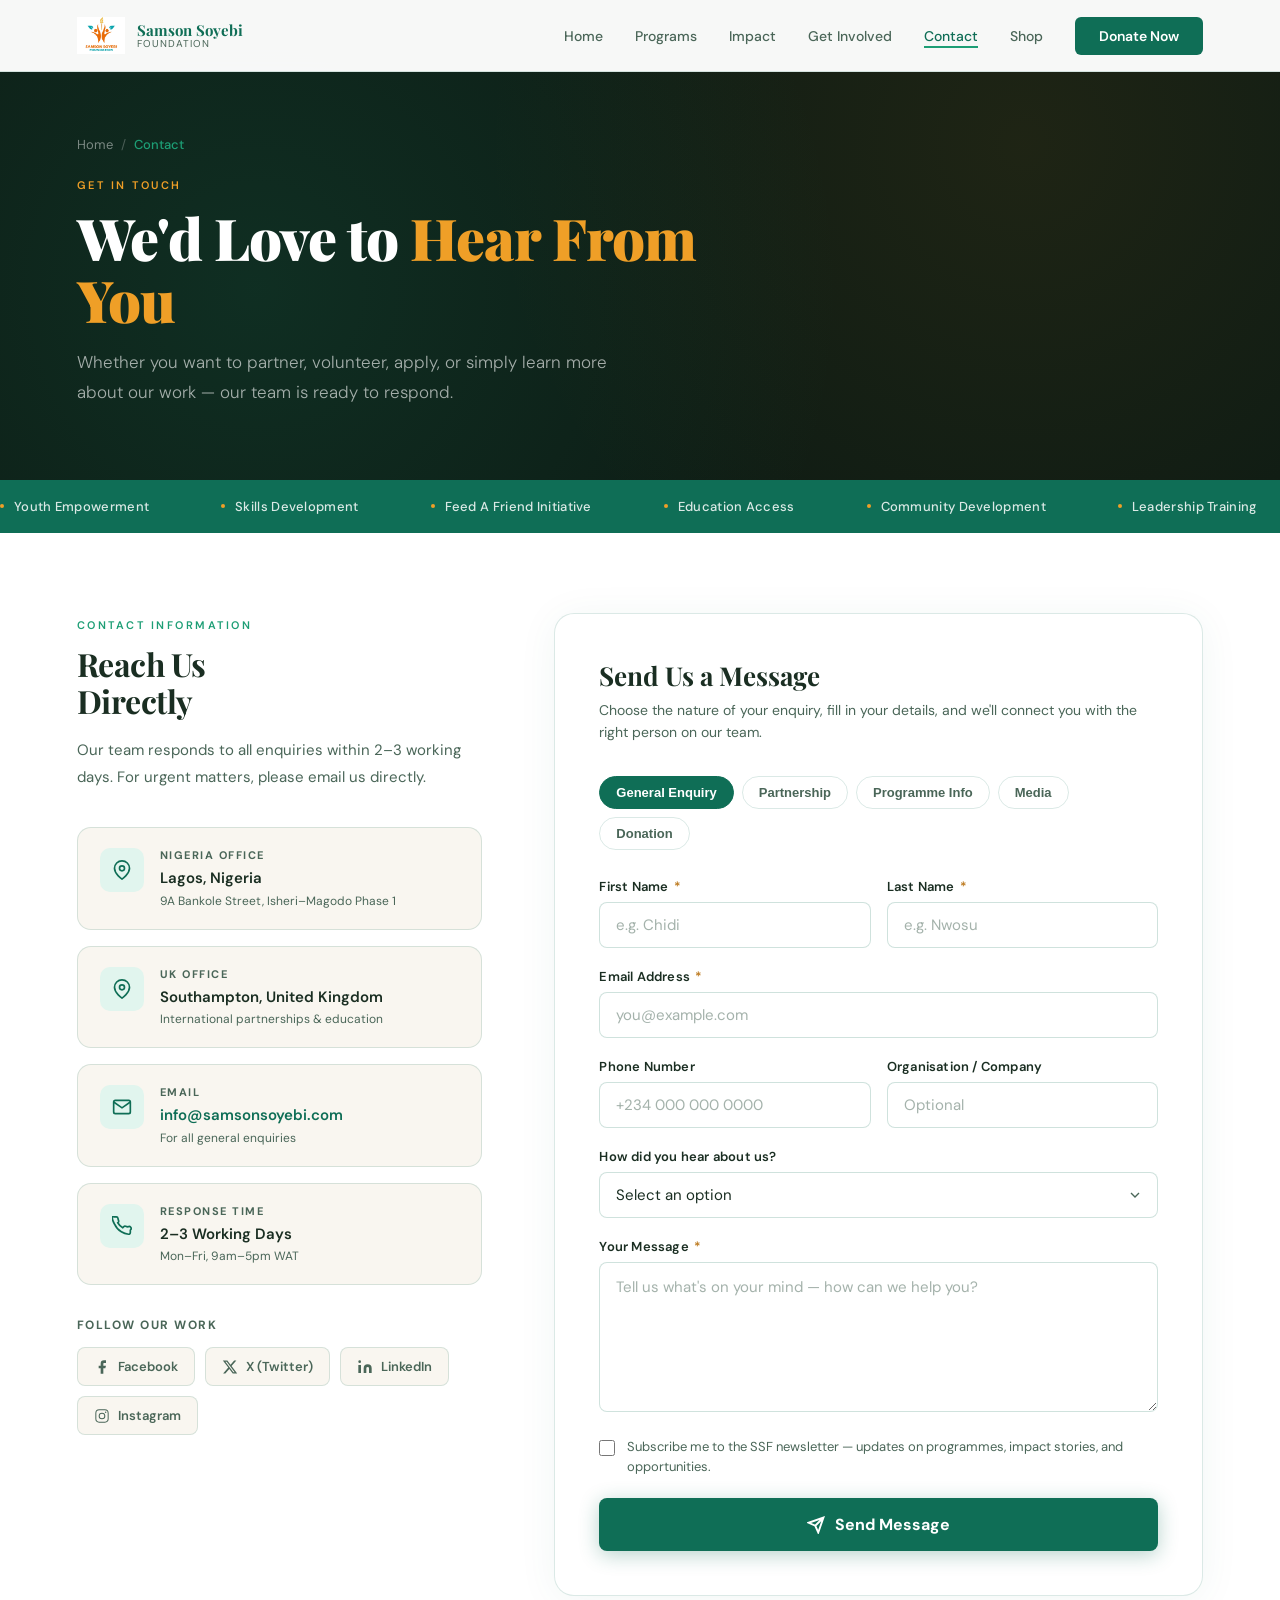
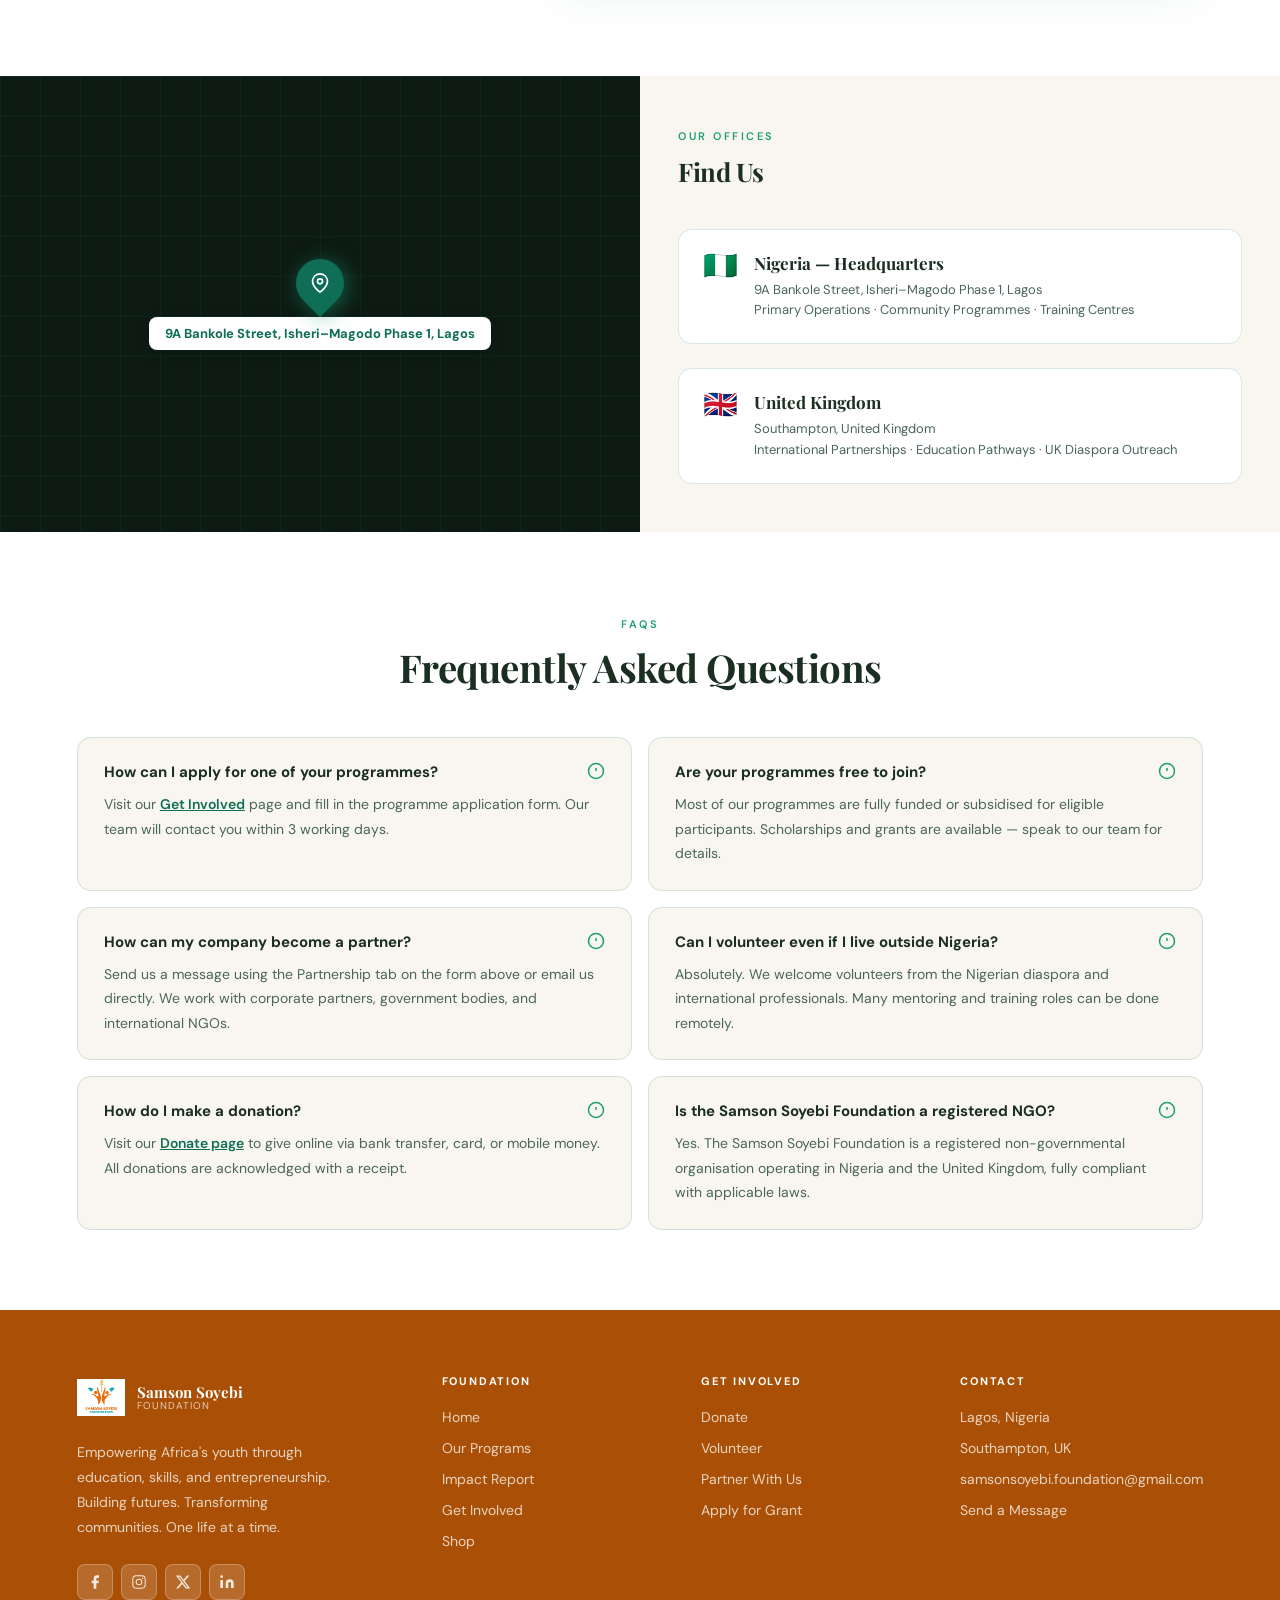
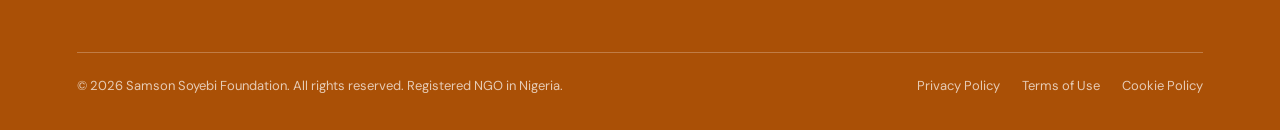
==== commit 0c8a96fb: "update" ====
--- a/contact.html
+++ b/contact.html
@@ -30,6 +30,7 @@
     border: 1px solid var(--ssf-border);
     transition: border-color .2s, transform .2s;
   }
+  
   .info-card:hover {
     border-color: var(--ssf-green-light);
     transform: translateX(4px);
--- a/shared.css
+++ b/shared.css
@@ -145,150 +145,133 @@
 .nav-toggle.active .bar:nth-child(3) { transform: translateY(-7px) rotate(-45deg); }
 
 /* ══════════════════════════════════════════
-   DARK BACKDROP
+   MOBILE MENU — full-screen centered overlay
+   Matches reference: all links centered,
+   Donate button below, socials at bottom.
+   NO scroll, NO side drawer, NO backdrop.
 ══════════════════════════════════════════ */
-.nav-backdrop {
-  position: fixed;
-  top: 0; left: 0; right: 0; bottom: 0;
-  width: 100%; height: 100%;
-  background: rgba(13,27,20,0.55);
-  z-index: 1040;
-  /* Hidden by default */
-  opacity: 0;
-  pointer-events: none;
-  transition: opacity .32s ease;
-}
-.nav-backdrop.show {
-  opacity: 1;
-  pointer-events: auto;
-}
-
-/* ══════════════════════════════════════════
-   MOBILE DRAWER
-══════════════════════════════════════════ */
-.nav-mobile {
-  position: fixed;
-  top: 0; right: 0;
-  width: min(300px, 82vw);
-  height: 100%;
-  height: 100dvh; /* dynamic viewport height — fixes iOS */
-  background: white;
-  z-index: 1050;
-  /* Flex column: header | links (scrollable) | footer */
-  display: flex;
-  flex-direction: column;
-  /* Hidden — slides off to the right */
-  transform: translateX(100%);
-  transition: transform .32s cubic-bezier(.4, 0, .2, 1);
-  box-shadow: -8px 0 48px rgba(0,0,0,0.18);
-  /* NO overflow-y here — only the links section scrolls */
-  overflow: hidden;
-}
-.nav-mobile.open {
-  transform: translateX(0);
-}
-
-/* ── HEADER ── */
-.nav-mobile-header {
-  display: flex;
-  align-items: center;
-  justify-content: space-between;
-  padding: 14px 18px;
-  border-bottom: 1px solid var(--ssf-border);
-  background: var(--ssf-cream);
-  flex-shrink: 0; /* never shrink */
-  min-height: 68px;
-}
-.nav-mobile-header .nav-logo { gap: 8px; }
-.nav-mobile-header .nav-logo-text span:first-child { font-size: 13px; }
-.nav-mobile-header .nav-logo-text span:last-child { font-size: 9px; }
-
-.nav-close {
-  width: 34px; height: 34px;
-  background: white;
-  border: 1px solid var(--ssf-border);
-  border-radius: 8px;
-  display: flex; align-items: center; justify-content: center;
-  cursor: pointer;
-  color: var(--ssf-text);
-  transition: background .2s, border-color .2s, color .2s;
-  flex-shrink: 0;
-}
-.nav-close:hover { background: #fff0f0; border-color: #ffb3b3; color: #c0392b; }
-
-/* ── LINKS (middle, scrollable) ── */
-.nav-mobile-links {
-  flex: 1;           /* takes all remaining space */
-  overflow-y: auto;  /* scrolls if too many items */
-  display: flex;
-  flex-direction: column;
-  padding: 6px 0;
-  background: white;
-}
-.nav-mobile-links a {
-  display: flex;
-  align-items: center;
-  gap: 14px;
-  padding: 16px 22px;
-  font-size: 15px;
-  font-weight: 600;
-  color: var(--ssf-text);
-  text-decoration: none;
-  border-bottom: 1px solid rgba(15,110,86,0.07);
-  transition: background .15s, color .15s, padding-left .18s;
-}
-.nav-mobile-links a:last-child { border-bottom: none; }
-.nav-mobile-links a svg { color: var(--ssf-muted); flex-shrink: 0; transition: color .15s; }
-.nav-mobile-links a:hover { background: var(--ssf-green-pale); color: var(--ssf-green); padding-left: 28px; }
-.nav-mobile-links a:hover svg { color: var(--ssf-green); }
-.nav-mobile-links a.active {
-  color: var(--ssf-green); background: var(--ssf-green-pale);
-  border-left: 3px solid var(--ssf-green); padding-left: 19px;
-}
-.nav-mobile-links a.active svg { color: var(--ssf-green); }
-
-/* ── FOOTER (bottom, always visible) ── */
-.nav-mobile-footer {
-  flex-shrink: 0; /* never shrink — always pinned to bottom */
-  padding: 18px 18px 24px;
-  border-top: 1px solid var(--ssf-border);
-  background: var(--ssf-cream);
-}
-.nav-mobile-donate {
-  display: flex;
-  align-items: center;
-  justify-content: center;
-  gap: 10px;
-  width: 100%;
-  padding: 14px;
-  background: var(--ssf-green);
-  color: white !important;
-  font-size: 15px; font-weight: 700;
-  text-decoration: none;
-  border-radius: 10px;
-  margin-bottom: 16px;
-  transition: background .2s, transform .15s;
-  box-shadow: 0 4px 16px rgba(15,110,86,0.3);
-}
-.nav-mobile-donate:hover { background: var(--ssf-green-light); transform: translateY(-1px); }
-
-.nav-mobile-socials {
-  display: flex;
-  justify-content: center;
-  gap: 10px;
-}
-.nav-mobile-socials a {
-  width: 36px; height: 36px;
-  background: white;
-  border: 1px solid var(--ssf-border);
-  border-radius: 8px;
-  display: flex; align-items: center; justify-content: center;
-  color: var(--ssf-muted);
-  text-decoration: none;
-  transition: background .2s, color .2s, border-color .2s;
-}
-.nav-mobile-socials a svg { width: 16px; height: 16px; }
-.nav-mobile-socials a:hover { background: var(--ssf-green); color: white; border-color: var(--ssf-green); }
+.nav-overlay-menu {
+  display: none; /* hidden on desktop */
+}
+
+/* Show on mobile only */
+@media (max-width: 768px) {
+  .nav-overlay-menu {
+    display: block;
+    position: fixed;
+    top: var(--nav-h);
+    left: 0; right: 0;
+    /* Height = full screen minus nav bar */
+    height: calc(100vh - var(--nav-h));
+    height: calc(100dvh - var(--nav-h));
+    background: white;
+    z-index: 1050;
+    /* Hidden state */
+    opacity: 0;
+    pointer-events: none;
+    transform: translateY(-12px);
+    transition: opacity .25s ease, transform .25s ease;
+    overflow: hidden;
+  }
+  .nav-overlay-menu.open {
+    opacity: 1;
+    pointer-events: auto;
+    transform: translateY(0);
+  }
+
+  .nav-overlay-inner {
+    height: 100%;
+    display: flex;
+    flex-direction: column;
+    align-items: center;
+    justify-content: center;
+    padding: 24px 6% 32px;
+    gap: 0;
+  }
+
+  /* All nav links centered */
+  .nav-overlay-links {
+    display: flex;
+    flex-direction: column;
+    align-items: center;
+    width: 100%;
+    margin-bottom: 28px;
+  }
+  .nav-overlay-links a {
+    display: block;
+    text-align: center;
+    width: 100%;
+    padding: 14px 20px;
+    font-size: 18px;
+    font-weight: 600;
+    color: var(--ssf-text);
+    text-decoration: none;
+    border-bottom: 1px solid rgba(15,110,86,0.08);
+    transition: color .15s, background .15s;
+    border-radius: 8px;
+  }
+  .nav-overlay-links a:last-child { border-bottom: none; }
+  .nav-overlay-links a:hover {
+    color: var(--ssf-green);
+    background: var(--ssf-green-pale);
+  }
+  .nav-overlay-links a.active {
+    color: var(--ssf-green);
+    font-weight: 800;
+    background: var(--ssf-green-pale);
+    border-radius: 100px;
+    border-bottom: none;
+    margin-bottom: 4px;
+  }
+
+  /* Donate button */
+  .nav-overlay-donate {
+    display: flex;
+    align-items: center;
+    justify-content: center;
+    gap: 10px;
+    width: 100%;
+    max-width: 320px;
+    padding: 15px 20px;
+    background: var(--ssf-green);
+    color: white !important;
+    font-size: 16px;
+    font-weight: 700;
+    text-decoration: none;
+    border-radius: 12px;
+    margin-bottom: 24px;
+    box-shadow: 0 4px 18px rgba(15,110,86,0.3);
+    transition: background .2s, transform .15s;
+  }
+  .nav-overlay-donate:hover {
+    background: var(--ssf-green-light);
+    transform: translateY(-1px);
+  }
+
+  /* Social icons row */
+  .nav-overlay-socials {
+    display: flex;
+    gap: 12px;
+    justify-content: center;
+  }
+  .nav-overlay-socials a {
+    width: 40px; height: 40px;
+    background: var(--ssf-cream);
+    border: 1px solid var(--ssf-border);
+    border-radius: 10px;
+    display: flex; align-items: center; justify-content: center;
+    color: var(--ssf-muted);
+    text-decoration: none;
+    transition: background .2s, color .2s, border-color .2s, transform .15s;
+  }
+  .nav-overlay-socials a svg { width: 17px; height: 17px; }
+  .nav-overlay-socials a:hover {
+    background: var(--ssf-green);
+    color: white;
+    border-color: var(--ssf-green);
+    transform: translateY(-2px);
+  }
+}
 
 /* ── PAGE HERO (inner pages) ── */
 .page-hero {
